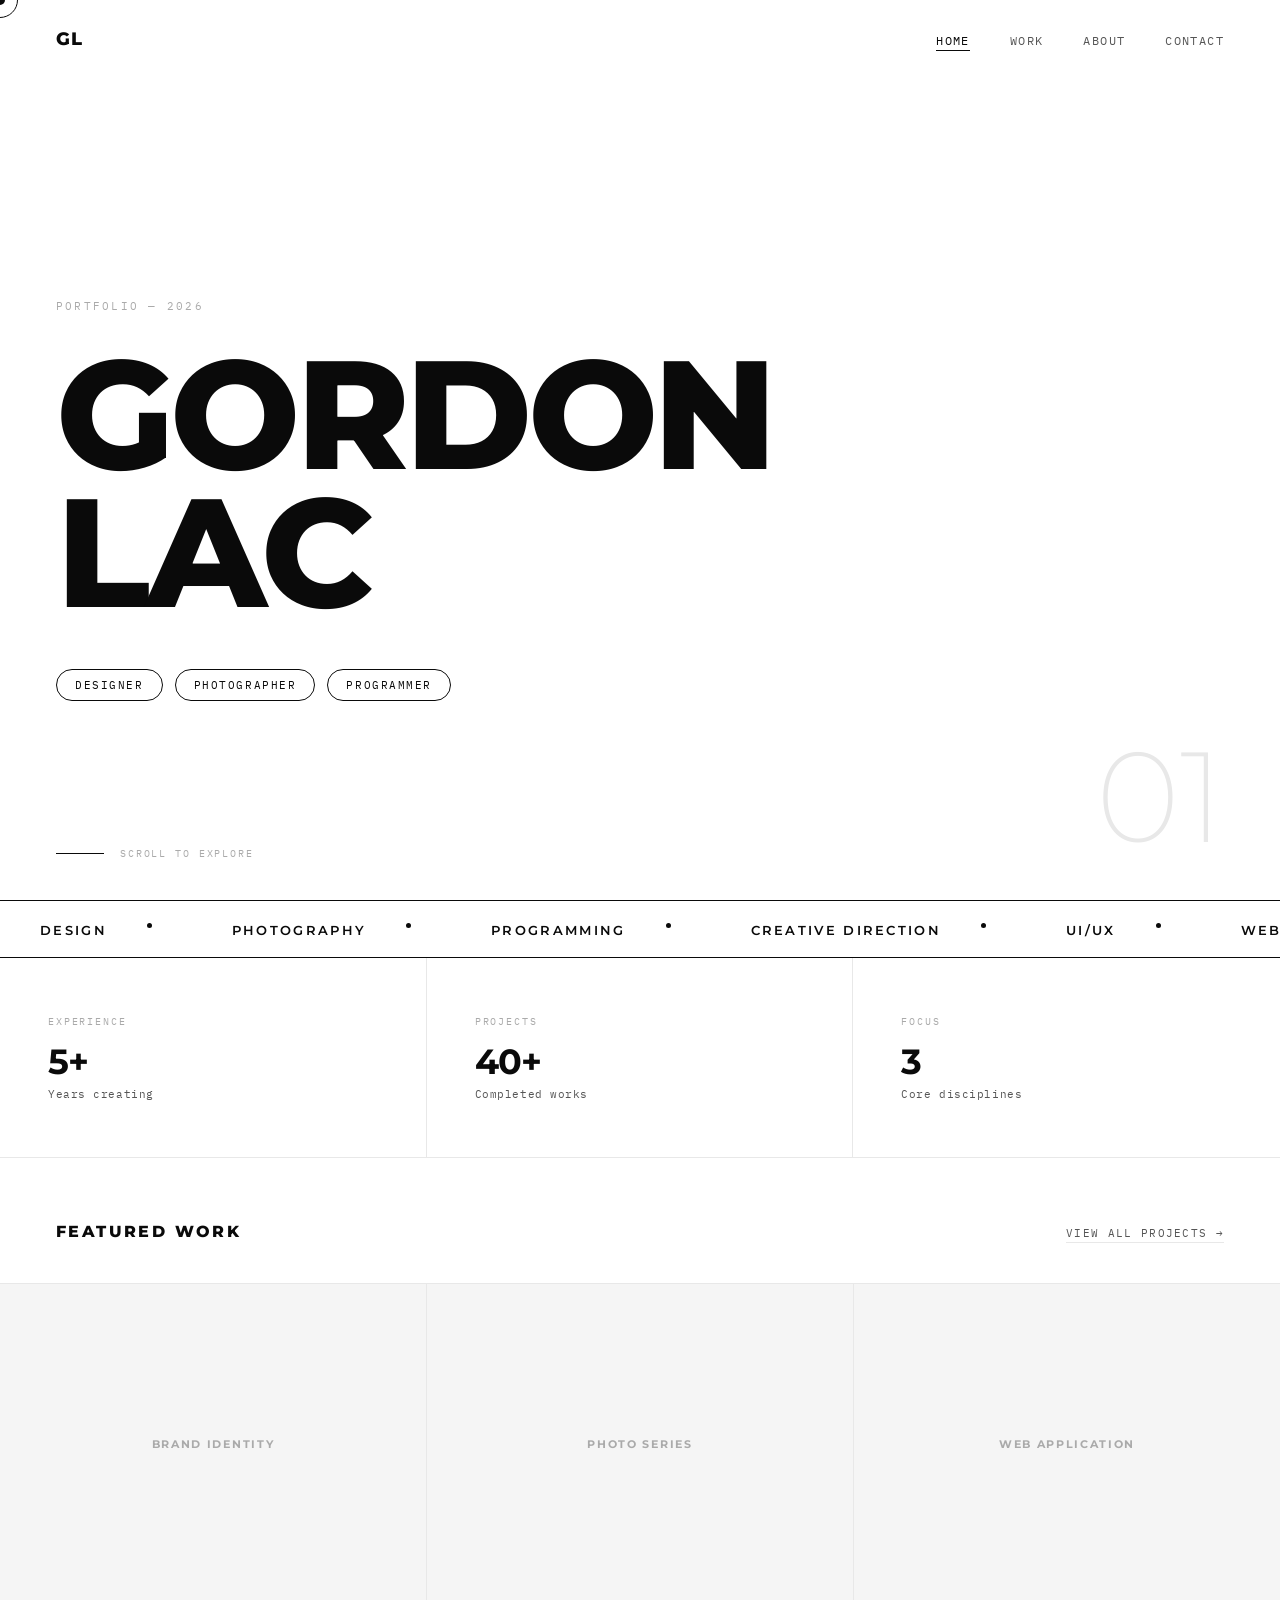
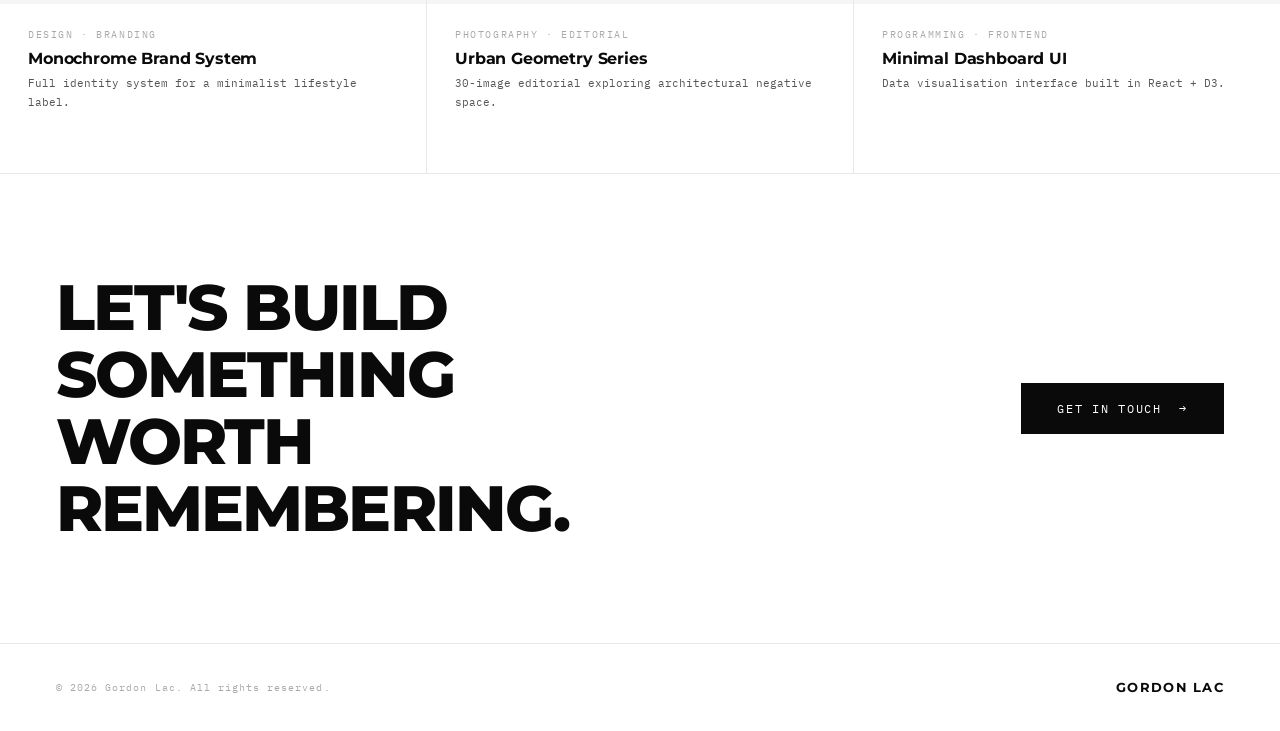
==== index.html @ 29493d6c "Add files via upload" ====
<!DOCTYPE html>
<html lang="en">

<head>
  <meta charset="UTF-8">
  <meta name="viewport" content="width=device-width, initial-scale=1.0">
  <title>Gordon Lac — Portfolio</title>
  <link rel="stylesheet" href="stylesheet.css">
  <link rel="preconnect" href="https://fonts.googleapis.com">
  <link rel="preconnect" href="https://fonts.gstatic.com" crossorigin>
  <link
    href="https://fonts.googleapis.com/css2?family=Montserrat:ital,wght@0,100;0,200;0,300;0,400;0,500;0,600;0,700;0,800;0,900;1,300;1,400&family=IBM+Plex+Mono:wght@300;400;500&display=swap"
    rel="stylesheet">

</head>

<body>

  <div id="cursor"></div>
  <div id="cursor-ring"></div>

  <!-- ─── NAV ─── -->
  <nav id="main-nav">
    <a class="nav-logo" href="#" onclick="navigate('home'); return false;">GL</a>
    <ul class="nav-links">
      <li><a href="#" id="nav-home" class="active" onclick="navigate('home'); return false;">Home</a></li>
      <li><a href="#" id="nav-work" onclick="navigate('work'); return false;">Work</a></li>
      <li><a href="#" id="nav-about" onclick="navigate('about'); return false;">About</a></li>
      <li><a href="#" id="nav-contact" onclick="navigate('contact'); return false;">Contact</a></li>
    </ul>
  </nav>

  <!-- ════════════════════════════════ HOME PAGE ════════════════════════════════ -->
  <div id="page-home" class="page active" style="overflow-y:auto; overflow-x:hidden;">

    <section class="hero">
      <p class="hero-eyebrow">Portfolio — 2026</p>
      <h1 class="hero-name">
        <span class="hero-name-line">Gordon</span>
        <span class="hero-name-line">Lac</span>
      </h1>
      <div class="hero-disciplines">
        <span class="discipline-tag">Designer</span>
        <span class="discipline-tag">Photographer</span>
        <span class="discipline-tag">Programmer</span>
      </div>
      <div class="hero-scroll">
        <div class="scroll-line"></div>
        <span class="scroll-text">Scroll to explore</span>
      </div>
      <span class="hero-number">01</span>
    </section>

    <div class="marquee-strip">
      <div class="marquee-inner">
        <span class="marquee-item">Design</span><span class="marquee-dot"></span>
        <span class="marquee-item">Photography</span><span class="marquee-dot"></span>
        <span class="marquee-item">Programming</span><span class="marquee-dot"></span>
        <span class="marquee-item">Creative Direction</span><span class="marquee-dot"></span>
        <span class="marquee-item">UI/UX</span><span class="marquee-dot"></span>
        <span class="marquee-item">Web Development</span><span class="marquee-dot"></span>
        <span class="marquee-item">Visual Storytelling</span><span class="marquee-dot"></span>
        <span class="marquee-item">Design</span><span class="marquee-dot"></span>
        <span class="marquee-item">Photography</span><span class="marquee-dot"></span>
        <span class="marquee-item">Programming</span><span class="marquee-dot"></span>
        <span class="marquee-item">Creative Direction</span><span class="marquee-dot"></span>
        <span class="marquee-item">UI/UX</span><span class="marquee-dot"></span>
        <span class="marquee-item">Web Development</span><span class="marquee-dot"></span>
        <span class="marquee-item">Visual Storytelling</span><span class="marquee-dot"></span>
      </div>
    </div>

    <div class="about-strip reveal">
      <div class="about-strip-item">
        <p class="strip-label">Experience</p>
        <p class="strip-value">5+</p>
        <p class="strip-sub">Years creating</p>
      </div>
      <div class="about-strip-item">
        <p class="strip-label">Projects</p>
        <p class="strip-value">40+</p>
        <p class="strip-sub">Completed works</p>
      </div>
      <div class="about-strip-item">
        <p class="strip-label">Focus</p>
        <p class="strip-value">3</p>
        <p class="strip-sub">Core disciplines</p>
      </div>
    </div>

    <div class="section-header reveal">
      <span class="section-title">Featured Work</span>
      <a href="#" class="section-link" onclick="navigate('work'); return false;">View all projects →</a>
    </div>

    <div class="project-grid">
      <div class="project-card reveal" onclick="openCase('brand-identity'); return false;" style="cursor:none;">
        <div class="project-card-img">
          <div class="project-card-placeholder">Brand Identity</div>
        </div>
        <div class="project-card-info">
          <p class="project-card-cat">Design · Branding</p>
          <h3 class="project-card-title">Monochrome Brand System</h3>
          <p class="project-card-desc">Full identity system for a minimalist lifestyle label.</p>
          <span class="project-card-arrow">View case study →</span>
        </div>
      </div>
      <div class="project-card reveal" onclick="openCase('photo-series'); return false;" style="cursor:none;">
        <div class="project-card-img">
          <div class="project-card-placeholder">Photo Series</div>
        </div>
        <div class="project-card-info">
          <p class="project-card-cat">Photography · Editorial</p>
          <h3 class="project-card-title">Urban Geometry Series</h3>
          <p class="project-card-desc">30-image editorial exploring architectural negative space.</p>
          <span class="project-card-arrow">View case study →</span>
        </div>
      </div>
      <div class="project-card reveal" onclick="openCase('web-app'); return false;" style="cursor:none;">
        <div class="project-card-img">
          <div class="project-card-placeholder">Web Application</div>
        </div>
        <div class="project-card-info">
          <p class="project-card-cat">Programming · Frontend</p>
          <h3 class="project-card-title">Minimal Dashboard UI</h3>
          <p class="project-card-desc">Data visualisation interface built in React + D3.</p>
          <span class="project-card-arrow">View case study →</span>
        </div>
      </div>
    </div>

    <div class="home-cta reveal">
      <h2 class="home-cta-text">Let's build something worth remembering.</h2>
      <button class="cta-button" onclick="navigate('contact'); return false;">
        Get in touch &nbsp;→
      </button>
    </div>

    <footer class="site-footer">
      <p class="footer-copy">© 2026 Gordon Lac. All rights reserved.</p>
      <p class="footer-name">Gordon Lac</p>
    </footer>
  </div>

  <!-- ════════════════════════════════ WORK PAGE ════════════════════════════════ -->
  <div id="page-work" class="page" style="overflow-y:auto; overflow-x:hidden;">
    <div class="page-hero">
      <p class="page-hero-label">Selected Projects</p>
      <h1 class="page-hero-title">Work</h1>
    </div>
    <div class="filter-bar">
      <button class="filter-btn active" data-filter="all">All</button>
      <button class="filter-btn" data-filter="design">Design</button>
      <button class="filter-btn" data-filter="photography">Photography</button>
      <button class="filter-btn" data-filter="development">Development</button>
    </div>
    <div class="work-grid" id="work-grid">
      <div class="project-card" data-cat="design" onclick="openCase('brand-identity');" style="cursor:none;">
        <div class="project-card-img">
          <div class="project-card-placeholder">Branding</div>
        </div>
        <div class="project-card-info">
          <p class="project-card-cat">Design · Branding</p>
          <h3 class="project-card-title">Monochrome Brand System</h3>
          <p class="project-card-desc">Full identity system for a minimalist lifestyle label.</p>
          <span class="project-card-arrow">View case study →</span>
        </div>
      </div>
      <div class="project-card" data-cat="photography" onclick="openCase('photo-series');" style="cursor:none;">
        <div class="project-card-img">
          <div class="project-card-placeholder">Photography</div>
        </div>
        <div class="project-card-info">
          <p class="project-card-cat">Photography · Editorial</p>
          <h3 class="project-card-title">Urban Geometry Series</h3>
          <p class="project-card-desc">30-image editorial exploring architectural negative space.</p>
          <span class="project-card-arrow">View case study →</span>
        </div>
      </div>
      <div class="project-card" data-cat="development" onclick="openCase('web-app');" style="cursor:none;">
        <div class="project-card-img">
          <div class="project-card-placeholder">Web App</div>
        </div>
        <div class="project-card-info">
          <p class="project-card-cat">Programming · Frontend</p>
          <h3 class="project-card-title">Minimal Dashboard UI</h3>
          <p class="project-card-desc">Data visualisation interface built in React + D3.</p>
          <span class="project-card-arrow">View case study →</span>
        </div>
      </div>
      <div class="project-card" data-cat="photography" onclick="openCase('photo-series');" style="cursor:none;">
        <div class="project-card-img">
          <div class="project-card-placeholder">Portraits</div>
        </div>
        <div class="project-card-info">
          <p class="project-card-cat">Photography · Portrait</p>
          <h3 class="project-card-title">Silence & Light</h3>
          <p class="project-card-desc">Natural light portrait study across 3 locations.</p>
          <span class="project-card-arrow">View case study →</span>
        </div>
      </div>
      <div class="project-card" data-cat="design" onclick="openCase('brand-identity');" style="cursor:none;">
        <div class="project-card-img">
          <div class="project-card-placeholder">Print</div>
        </div>
        <div class="project-card-info">
          <p class="project-card-cat">Design · Print</p>
          <h3 class="project-card-title">Editorial Layout System</h3>
          <p class="project-card-desc">Grid-based layout series for an independent magazine.</p>
          <span class="project-card-arrow">View case study →</span>
        </div>
      </div>
      <div class="project-card" data-cat="development" onclick="openCase('web-app');" style="cursor:none;">
        <div class="project-card-img">
          <div class="project-card-placeholder">Full Stack</div>
        </div>
        <div class="project-card-info">
          <p class="project-card-cat">Programming · Full Stack</p>
          <h3 class="project-card-title">Archive Web Platform</h3>
          <p class="project-card-desc">Content archive with search, tagging, and CMS backend.</p>
          <span class="project-card-arrow">View case study →</span>
        </div>
      </div>
    </div>
    <footer class="site-footer">
      <p class="footer-copy">© 2026 Gordon Lac. All rights reserved.</p>
      <p class="footer-name">Gordon Lac</p>
    </footer>
  </div>

  <!-- ════════════════════════════════ ABOUT PAGE ════════════════════════════════ -->
  <div id="page-about" class="page" style="overflow-y:auto; overflow-x:hidden;">
    <div class="about-layout">
      <div class="about-left">
        <div class="about-portrait">[ portrait ]</div>
        <div style="display:flex;gap:16px;margin-top:8px;">
          <div style="flex:1;background:var(--gray-100);height:2px;margin-top:12px;"></div>
          <p
            style="font-family:var(--mono);font-size:0.62rem;letter-spacing:0.12em;text-transform:uppercase;color:var(--gray-400);">
            Gordon Lac</p>
        </div>
      </div>
      <div class="about-right">
        <p class="about-right-label">About Me</p>
        <h2 class="about-bio-title">Designer.<br>Shooter.<br>Builder.</h2>
        <p class="about-bio">
          I'm Gordon Lac — a multidisciplinary creative working at the intersection of design, photography, and code. My
          work is driven by a belief that good aesthetics and good function are never in conflict.
          <br><br>
          Whether I'm crafting a brand identity, capturing a moment on film, or architecting a web interface, I approach
          each project with the same rigour: thoughtful, intentional, and built to last.
        </p>
        <div class="skill-card reveal">
          <div class="skill-card-header">
            <span class="skill-card-title">Designer</span>
            <span class="skill-card-icon">◎</span>
          </div>
          <div class="skill-tags">
            <span class="skill-tag">Brand Identity</span>
            <span class="skill-tag">UI/UX</span>
            <span class="skill-tag">Typography</span>
            <span class="skill-tag">Print</span>
            <span class="skill-tag">Motion</span>
            <span class="skill-tag">Figma</span>
          </div>
        </div>
        <div class="skill-card reveal">
          <div class="skill-card-header">
            <span class="skill-card-title">Photographer</span>
            <span class="skill-card-icon">◉</span>
          </div>
          <div class="skill-tags">
            <span class="skill-tag">Editorial</span>
            <span class="skill-tag">Portrait</span>
            <span class="skill-tag">Architecture</span>
            <span class="skill-tag">Lightroom</span>
            <span class="skill-tag">Film</span>
          </div>
        </div>
        <div class="skill-card reveal">
          <div class="skill-card-header">
            <span class="skill-card-title">Programmer</span>
            <span class="skill-card-icon">◈</span>
          </div>
          <div class="skill-tags">
            <span class="skill-tag">React</span>
            <span class="skill-tag">TypeScript</span>
            <span class="skill-tag">Node.js</span>
            <span class="skill-tag">HTML/CSS</span>
            <span class="skill-tag">Python</span>
            <span class="skill-tag">Git</span>
          </div>
        </div>
      </div>
    </div>
    <footer class="site-footer">
      <p class="footer-copy">© 2026 Gordon Lac. All rights reserved.</p>
      <p class="footer-name">Gordon Lac</p>
    </footer>
  </div>

  <!-- ════════════════════════════════ CONTACT PAGE ════════════════════════════════ -->
  <div id="page-contact" class="page" style="overflow-y:auto; overflow-x:hidden;">
    <div class="contact-hero">
      <h1 class="contact-title">Let's<br>Talk.</h1>
      <p class="contact-subtitle">Open to freelance projects, collaborations, and full-time opportunities. Don't
        hesitate to reach out.</p>
    </div>
    <div class="contact-links">
      <a href="mailto:gordon@lac.com" class="contact-link-row">
        <div class="contact-link-left">
          <span class="contact-link-num">01</span>
          <div>
            <p class="contact-link-label">Email</p>
            <p class="contact-link-name">gordon@lac.com</p>
          </div>
        </div>
        <span class="contact-link-arrow">↗</span>
      </a>
      <a href="#" class="contact-link-row">
        <div class="contact-link-left">
          <span class="contact-link-num">02</span>
          <div>
            <p class="contact-link-label">Instagram</p>
            <p class="contact-link-name">@gordonlac</p>
          </div>
        </div>
        <span class="contact-link-arrow">↗</span>
      </a>
      <a href="#" class="contact-link-row">
        <div class="contact-link-left">
          <span class="contact-link-num">03</span>
          <div>
            <p class="contact-link-label">LinkedIn</p>
            <p class="contact-link-name">Gordon Lac</p>
          </div>
        </div>
        <span class="contact-link-arrow">↗</span>
      </a>
      <a href="#" class="contact-link-row">
        <div class="contact-link-left">
          <span class="contact-link-num">04</span>
          <div>
            <p class="contact-link-label">GitHub</p>
            <p class="contact-link-name">gordonlac</p>
          </div>
        </div>
        <span class="contact-link-arrow">↗</span>
      </a>
    </div>
    <footer class="site-footer" style="margin-top:60px;">
      <p class="footer-copy">© 2026 Gordon Lac. All rights reserved.</p>
      <p class="footer-name">Gordon Lac</p>
    </footer>
  </div>

  <!-- ════════════════════════════════ CASE STUDY TEMPLATE ════════════════════════════════ -->
  <div id="page-case" class="page" style="overflow-y:auto; overflow-x:hidden;">
    <a href="#" class="case-back" onclick="navigate('work'); return false;">← Back to Work</a>
    <div class="case-hero">
      <div class="case-meta" id="case-meta"></div>
      <h1 class="case-title" id="case-title">Project Title</h1>
    </div>
    <div class="case-cover" id="case-cover">[ Full-width cover image ]</div>
    <div class="case-body">
      <aside class="case-sidebar">
        <div class="case-sidebar-section">
          <p class="case-sidebar-label">Overview</p>
          <p class="case-sidebar-text" id="case-overview">Project overview goes here.</p>
        </div>
        <div class="case-sidebar-section">
          <p class="case-sidebar-label">Role</p>
          <div class="case-sidebar-tags" id="case-roles"></div>
        </div>
        <div class="case-sidebar-section">
          <p class="case-sidebar-label">Stack / Tools</p>
          <div class="case-sidebar-tags" id="case-tools"></div>
        </div>
      </aside>
      <div class="case-content" id="case-content"></div>
    </div>
    <div class="case-next" onclick="openCase('photo-series');">
      <div>
        <p class="case-next-label">Next Project</p>
        <h3 class="case-next-title" id="case-next-title">Urban Geometry Series</h3>
      </div>
      <span class="case-next-arrow">↗</span>
    </div>
    <footer class="site-footer">
      <p class="footer-copy">© 2026 Gordon Lac. All rights reserved.</p>
      <p class="footer-name">Gordon Lac</p>
    </footer>
  </div>

  <script>
    // ─── CURSOR ───
    const cursor = document.getElementById('cursor');
    const ring = document.getElementById('cursor-ring');
    let mx = 0, my = 0, rx = 0, ry = 0;
    document.addEventListener('mousemove', e => { mx = e.clientX; my = e.clientY; });
    function animCursor() {
      rx += (mx - rx) * 0.13;
      ry += (my - ry) * 0.13;
      cursor.style.left = mx + 'px';
      cursor.style.top = my + 'px';
      ring.style.left = rx + 'px';
      ring.style.top = ry + 'px';
      requestAnimationFrame(animCursor);
    }
    animCursor();
    document.querySelectorAll('a, button, .project-card, .contact-link-row, .case-next')
      .forEach(el => {
        el.addEventListener('mouseenter', () => document.body.classList.add('hovering'));
        el.addEventListener('mouseleave', () => document.body.classList.remove('hovering'));
      });

    // ─── NAV SCROLL ───
    window.addEventListener('scroll', () => {
      document.getElementById('main-nav').classList.toggle('scrolled', window.scrollY > 10);
    }, { passive: true });

    // ─── WORK FILTER ───
    document.querySelectorAll('.filter-btn').forEach(btn => {
      btn.addEventListener('click', () => {
        document.querySelectorAll('.filter-btn').forEach(b => b.classList.remove('active'));
        btn.classList.add('active');
        const filter = btn.dataset.filter;
        document.querySelectorAll('#work-grid .project-card').forEach(card => {
          if (filter === 'all' || card.dataset.cat === filter) {
            card.style.display = '';
          } else {
            card.style.display = 'none';
          }
        });
      });
    });

    // ─── NAVIGATION ───
    let current = 'home';
    function navigate(id) {
      const prev = document.getElementById('page-' + current);
      if (prev) {
        prev.style.opacity = '0';
        prev.style.transform = 'translateY(16px)';
        setTimeout(() => { prev.style.display = 'none'; }, 400);
      }
      document.querySelectorAll('.nav-links a').forEach(a => a.classList.remove('active'));
      const navEl = document.getElementById('nav-' + (id === 'case' ? 'work' : id));
      if (navEl) navEl.classList.add('active');
      current = id;
      const next = document.getElementById('page-' + id);
      setTimeout(() => {
        next.style.display = 'block';
        next.style.opacity = '0';
        next.style.transform = 'translateY(16px)';
        // scroll the page element back to top
        next.scrollTop = 0;
        window.scrollTo(0, 0);
        requestAnimationFrame(() => {
          requestAnimationFrame(() => {
            next.style.transition = 'opacity 0.5s ease, transform 0.5s ease';
            next.style.opacity = '1';
            next.style.transform = 'translateY(0)';
          });
        });
        initReveal(next);
      }, 420);
    }

    // ─── CASE STUDY DATA ───
    const cases = {
      'brand-identity': {
        title: 'Monochrome Brand System',
        meta: [
          { label: 'Year', value: '2025' },
          { label: 'Client', value: 'Independent Label' },
          { label: 'Category', value: 'Design · Branding' }
        ],
        overview: 'A complete visual identity system for a minimalist lifestyle label, built around a strict monochrome palette and geometric type system.',
        roles: ['Art Direction', 'Brand Design', 'Typography'],
        tools: ['Figma', 'Illustrator', 'InDesign'],
        sections: [
          {
            label: 'The Challenge',
            title: 'Building identity through restraint.',
            body: 'The client wanted a brand that felt premium without being loud. Every decision — typeface, spacing, paper stock — needed to communicate quality through subtraction rather than addition.'
          },
          {
            label: 'The Process',
            title: 'From concept to system.',
            body: 'We began with an extensive type exploration, ultimately landing on a pairing of a geometric sans-serif display with a delicate serif for body copy. The logomark is derived from a single letterform, cropped and rotated to create a mark that is both distinctive and versatile.'
          }
        ],
        nextCase: 'photo-series',
        nextTitle: 'Urban Geometry Series'
      },
      'photo-series': {
        title: 'Urban Geometry Series',
        meta: [
          { label: 'Year', value: '2025' },
          { label: 'Format', value: 'Digital + Print' },
          { label: 'Category', value: 'Photography · Editorial' }
        ],
        overview: 'A 30-image editorial project documenting architectural negative space across the city — exploring how structures frame absence.',
        roles: ['Photography', 'Art Direction', 'Post-production'],
        tools: ['Sony A7IV', 'Lightroom', 'Photoshop'],
        sections: [
          {
            label: 'The Concept',
            title: 'What buildings choose not to show.',
            body: 'The series began with a single observation: that the spaces between buildings, the gaps and voids, hold as much visual weight as the structures themselves. The project documents this in 30 frames taken across six locations.'
          },
          {
            label: 'The Edit',
            title: 'A consistent visual language.',
            body: 'All images were processed with a shared grade — elevated shadows, compressed highlights, and a faint cool cast — to unify the series across varied lighting conditions and ensure cohesion in print.'
          }
        ],
        nextCase: 'web-app',
        nextTitle: 'Minimal Dashboard UI'
      },
      'web-app': {
        title: 'Minimal Dashboard UI',
        meta: [
          { label: 'Year', value: '2025' },
          { label: 'Stack', value: 'React + D3' },
          { label: 'Category', value: 'Programming · Frontend' }
        ],
        overview: 'A data visualisation dashboard interface designed and built for a client needing clean, fast access to complex datasets.',
        roles: ['Frontend Dev', 'UI Design', 'Data Visualisation'],
        tools: ['React', 'TypeScript', 'D3.js', 'CSS Modules'],
        sections: [
          {
            label: 'The Problem',
            title: 'Data without noise.',
            body: 'The client had a dense data set and an existing dashboard that overwhelmed users. The brief was to redesign and rebuild the interface from scratch with a focus on cognitive clarity and visual hierarchy.'
          },
          {
            label: 'The Build',
            title: 'Performance-first architecture.',
            body: 'Built in React with TypeScript for full type safety. D3 handles all chart rendering, connected to a live WebSocket feed. Components are lazy-loaded and memoised to keep time-to-interactive under 1.2s even with full data payload.'
          }
        ],
        nextCase: 'brand-identity',
        nextTitle: 'Monochrome Brand System'
      }
    };

    function openCase(id) {
      const data = cases[id];
      if (!data) return;
      // Populate
      document.getElementById('case-title').textContent = data.title;
      const metaEl = document.getElementById('case-meta');
      metaEl.innerHTML = data.meta.map(m => `
      <div class="case-meta-item">
        <p class="case-meta-label">${m.label}</p>
        <p class="case-meta-value">${m.value}</p>
      </div>
    `).join('');
      document.getElementById('case-overview').textContent = data.overview;
      document.getElementById('case-roles').innerHTML = data.roles.map(r => `<span class="case-sidebar-tag">${r}</span>`).join('');
      document.getElementById('case-tools').innerHTML = data.tools.map(t => `<span class="case-sidebar-tag">${t}</span>`).join('');
      const contentEl = document.getElementById('case-content');
      contentEl.innerHTML = data.sections.map(s => `
      <div class="case-section">
        <p class="case-section-label">${s.label}</p>
        <h2 class="case-section-title">${s.title}</h2>
        <p class="case-section-body">${s.body}</p>
        <div class="case-img-full">[ Project image ]</div>
      </div>
    `).join('');
      document.getElementById('case-next-title').textContent = data.nextTitle;
      const nextBtn = document.querySelector('.case-next');
      nextBtn.onclick = () => openCase(data.nextCase);
      navigate('case');
    }

    // ─── SCROLL REVEAL ───
    function initReveal(container) {
      const els = (container || document).querySelectorAll('.reveal');
      if (!els.length) return;
      const obs = new IntersectionObserver((entries) => {
        entries.forEach(e => {
          if (e.isIntersecting) {
            e.target.classList.add('visible');
            obs.unobserve(e.target);
          }
        });
      }, { threshold: 0.12 });
      els.forEach(el => obs.observe(el));
    }

    // ─── SCROLL LISTENER PER PAGE ───
    // Track scrolled class based on active page scroll
    function setupPageScroll(pageId) {
      const page = document.getElementById(pageId);
      if (!page) return;
      page.addEventListener('scroll', () => {
        document.getElementById('main-nav').classList.toggle('scrolled', page.scrollTop > 10);
      }, { passive: true });
    }
    ['home', 'work', 'about', 'contact', 'case'].forEach(p => setupPageScroll('page-' + p));

    // ─── INIT ───
    initReveal();
  </script>
</body>

</html>
---- stylesheet.css ----
:root {
    --black: #0a0a0a;
    --white: #ffffff;
    --gray-100: #f5f5f5;
    --gray-200: #e8e8e8;
    --gray-400: #aaaaaa;
    --gray-600: #555555;
    --display: 'Montserrat', sans-serif;
    --mono: 'IBM Plex Mono', monospace;
    --transition: 0.4s cubic-bezier(0.25, 0.46, 0.45, 0.94);
}

*,
*::before,
*::after {
    box-sizing: border-box;
    margin: 0;
    padding: 0;
}

html {
    scroll-behavior: smooth;
    overflow-x: hidden;
}

body {
    font-family: var(--mono);
    background: var(--white);
    color: var(--black);
    cursor: none;
    overflow-x: hidden;
}

/* ─── CURSOR ─── */
#cursor {
    position: fixed;
    width: 10px;
    height: 10px;
    background: var(--black);
    border-radius: 50%;
    pointer-events: none;
    z-index: 9999;
    transform: translate(-50%, -50%);
    transition: width 0.25s, height 0.25s, background 0.25s;
}

#cursor-ring {
    position: fixed;
    width: 36px;
    height: 36px;
    border: 1.5px solid var(--black);
    border-radius: 50%;
    pointer-events: none;
    z-index: 9998;
    transform: translate(-50%, -50%);
    transition: transform 0.12s ease, width 0.3s, height 0.3s, opacity 0.3s;
}

body.hovering #cursor {
    width: 6px;
    height: 6px;
}

body.hovering #cursor-ring {
    width: 52px;
    height: 52px;
}

/* ─── NAV ─── */
nav {
    position: fixed;
    top: 0;
    left: 0;
    right: 0;
    z-index: 100;
    display: flex;
    align-items: center;
    justify-content: space-between;
    padding: 28px 56px;
    background: rgba(255, 255, 255, 0.92);
    backdrop-filter: blur(12px);
    border-bottom: 1px solid transparent;
    transition: border-color 0.3s;
}

nav.scrolled {
    border-color: var(--gray-200);
}

.nav-logo {
    font-family: var(--display);
    font-weight: 800;
    font-size: 1.1rem;
    letter-spacing: 0.08em;
    text-decoration: none;
    color: var(--black);
    cursor: none;
}

.nav-links {
    display: flex;
    gap: 40px;
    list-style: none;
}

.nav-links a {
    font-family: var(--mono);
    font-size: 0.72rem;
    letter-spacing: 0.12em;
    text-transform: uppercase;
    color: var(--gray-600);
    text-decoration: none;
    cursor: none;
    transition: color 0.2s;
    position: relative;
}

.nav-links a::after {
    content: '';
    position: absolute;
    bottom: -3px;
    left: 0;
    width: 0;
    height: 1px;
    background: var(--black);
    transition: width 0.3s;
}

.nav-links a:hover {
    color: var(--black);
}

.nav-links a:hover::after {
    width: 100%;
}

.nav-links a.active {
    color: var(--black);
}

.nav-links a.active::after {
    width: 100%;
}

/* ─── PAGE SYSTEM ─── */
.page {
    display: none;
    min-height: 100vh;
    opacity: 0;
    transform: translateY(16px);
    transition: opacity 0.5s var(--transition), transform 0.5s var(--transition);
}

.page.active {
    display: block;
    opacity: 1;
    transform: translateY(0);
}

/* ─── HOME PAGE ─── */
#page-home {
    display: block;
    overflow-y: auto;
    overflow-x: hidden;
}

.hero {
    height: 100vh;
    display: flex;
    flex-direction: column;
    justify-content: center;
    padding: 0 56px;
    padding-top: 100px;
    position: relative;
    overflow: hidden;
}

.hero-eyebrow {
    font-family: var(--mono);
    font-size: 0.7rem;
    letter-spacing: 0.2em;
    text-transform: uppercase;
    color: var(--gray-400);
    margin-bottom: 32px;
    opacity: 0;
    transform: translateY(20px);
    animation: fadeUp 0.7s 0.2s forwards;
}

.hero-name {
    font-family: var(--display);
    font-weight: 800;
    font-size: clamp(5rem, 12vw, 11rem);
    line-height: 0.9;
    letter-spacing: -0.03em;
    text-transform: uppercase;
    overflow: hidden;
    margin-bottom: 48px;
}

.hero-name-line {
    display: block;
    opacity: 0;
    transform: translateY(60px);
    animation: slideUp 0.8s cubic-bezier(0.16, 1, 0.3, 1) forwards;
}

.hero-name-line:nth-child(1) {
    animation-delay: 0.35s;
}

.hero-name-line:nth-child(2) {
    animation-delay: 0.5s;
}

.hero-disciplines {
    display: flex;
    gap: 12px;
    flex-wrap: wrap;
    margin-bottom: 0;
    opacity: 0;
    transform: translateY(20px);
    animation: fadeUp 0.7s 0.75s forwards;
}

.discipline-tag {
    font-family: var(--mono);
    font-size: 0.7rem;
    letter-spacing: 0.14em;
    text-transform: uppercase;
    padding: 8px 18px;
    border: 1px solid var(--black);
    border-radius: 100px;
    color: var(--black);
}

.hero-scroll {
    position: absolute;
    bottom: 40px;
    left: 56px;
    display: flex;
    align-items: center;
    gap: 16px;
    opacity: 0;
    animation: fadeUp 0.7s 1.1s forwards;
}

.scroll-line {
    width: 48px;
    height: 1px;
    background: var(--black);
    position: relative;
    overflow: hidden;
}

.scroll-line::after {
    content: '';
    position: absolute;
    top: 0;
    left: -100%;
    width: 100%;
    height: 100%;
    background: var(--gray-400);
    animation: scanLine 1.8s 1.5s infinite;
}

.scroll-text {
    font-family: var(--mono);
    font-size: 0.65rem;
    letter-spacing: 0.18em;
    text-transform: uppercase;
    color: var(--gray-400);
}

.hero-number {
    position: absolute;
    bottom: 40px;
    right: 56px;
    font-family: var(--display);
    font-weight: 200;
    font-size: 8rem;
    color: var(--gray-200);
    line-height: 1;
    user-select: none;
    opacity: 0;
    animation: fadeUp 0.7s 1s forwards;
}

/* ─── HOME MARQUEE ─── */
.marquee-strip {
    border-top: 1px solid var(--black);
    border-bottom: 1px solid var(--black);
    padding: 18px 0;
    overflow: hidden;
    white-space: nowrap;
}

.marquee-inner {
    display: inline-flex;
    animation: marquee 22s linear infinite;
}

.marquee-item {
    font-family: var(--display);
    font-weight: 600;
    font-size: 0.8rem;
    letter-spacing: 0.18em;
    text-transform: uppercase;
    padding: 0 40px;
    color: var(--black);
}

.marquee-dot {
    display: inline-block;
    width: 5px;
    height: 5px;
    border-radius: 50%;
    background: var(--black);
    vertical-align: middle;
    margin-right: 40px;
}

/* ─── HOME ABOUT STRIP ─── */
.about-strip {
    display: grid;
    grid-template-columns: 1fr 1fr 1fr;
    border-bottom: 1px solid var(--gray-200);
}

.about-strip-item {
    padding: 56px 48px;
    border-right: 1px solid var(--gray-200);
}

.about-strip-item:last-child {
    border-right: none;
}

.strip-label {
    font-family: var(--mono);
    font-size: 0.65rem;
    letter-spacing: 0.18em;
    text-transform: uppercase;
    color: var(--gray-400);
    margin-bottom: 16px;
}

.strip-value {
    font-family: var(--display);
    font-weight: 700;
    font-size: 2.2rem;
    line-height: 1;
    letter-spacing: -0.02em;
}

.strip-sub {
    font-family: var(--mono);
    font-size: 0.7rem;
    color: var(--gray-600);
    margin-top: 8px;
    letter-spacing: 0.05em;
}

/* ─── FEATURED WORK ─── */
.section-header {
    display: flex;
    align-items: baseline;
    justify-content: space-between;
    padding: 64px 56px 40px;
}

.section-title {
    font-family: var(--display);
    font-weight: 800;
    font-size: 1rem;
    letter-spacing: 0.15em;
    text-transform: uppercase;
}

.section-link {
    font-family: var(--mono);
    font-size: 0.68rem;
    letter-spacing: 0.12em;
    text-transform: uppercase;
    color: var(--gray-600);
    text-decoration: none;
    cursor: none;
    border-bottom: 1px solid var(--gray-200);
    padding-bottom: 2px;
    transition: color 0.2s, border-color 0.2s;
}

.section-link:hover {
    color: var(--black);
    border-color: var(--black);
}

.project-grid {
    display: grid;
    grid-template-columns: repeat(3, 1fr);
    gap: 1px;
    background: var(--gray-200);
    border-top: 1px solid var(--gray-200);
}

.project-card {
    background: var(--white);
    cursor: none;
    overflow: hidden;
    position: relative;
}

.project-card-img {
    width: 100%;
    aspect-ratio: 4/3;
    background: var(--gray-100);
    overflow: hidden;
    position: relative;
}

.project-card-img img {
    width: 100%;
    height: 100%;
    object-fit: cover;
    display: block;
    transition: transform 0.7s cubic-bezier(0.25, 0.46, 0.45, 0.94);
    filter: grayscale(20%);
}

.project-card:hover .project-card-img img {
    transform: scale(1.05);
    filter: grayscale(0%);
}

.project-card-placeholder {
    width: 100%;
    height: 100%;
    display: flex;
    align-items: center;
    justify-content: center;
    font-family: var(--display);
    font-weight: 700;
    font-size: 0.7rem;
    letter-spacing: 0.15em;
    text-transform: uppercase;
    color: var(--gray-400);
    background: var(--gray-100);
    transition: background 0.3s;
}

.project-card:hover .project-card-placeholder {
    background: var(--gray-200);
}

.project-card-info {
    padding: 24px 28px 28px;
}

.project-card-cat {
    font-family: var(--mono);
    font-size: 0.62rem;
    letter-spacing: 0.16em;
    text-transform: uppercase;
    color: var(--gray-400);
    margin-bottom: 8px;
}

.project-card-title {
    font-family: var(--display);
    font-weight: 700;
    font-size: 1rem;
    letter-spacing: -0.01em;
    margin-bottom: 6px;
}

.project-card-desc {
    font-family: var(--mono);
    font-size: 0.7rem;
    color: var(--gray-600);
    line-height: 1.7;
}

.project-card-arrow {
    display: inline-block;
    margin-top: 16px;
    font-family: var(--mono);
    font-size: 0.65rem;
    letter-spacing: 0.12em;
    text-transform: uppercase;
    color: var(--black);
    border-bottom: 1px solid var(--black);
    padding-bottom: 2px;
    cursor: none;
    opacity: 0;
    transform: translateX(-8px);
    transition: opacity 0.3s, transform 0.3s;
}

.project-card:hover .project-card-arrow {
    opacity: 1;
    transform: translateX(0);
}

/* ─── HOME FOOTER CTA ─── */
.home-cta {
    padding: 100px 56px;
    display: flex;
    align-items: center;
    justify-content: space-between;
    border-top: 1px solid var(--gray-200);
}

.home-cta-text {
    font-family: var(--display);
    font-weight: 800;
    font-size: clamp(2rem, 5vw, 4rem);
    line-height: 1.05;
    letter-spacing: -0.03em;
    text-transform: uppercase;
    max-width: 600px;
}

.cta-button {
    display: inline-flex;
    align-items: center;
    gap: 12px;
    font-family: var(--mono);
    font-size: 0.72rem;
    letter-spacing: 0.15em;
    text-transform: uppercase;
    background: var(--black);
    color: var(--white);
    border: none;
    padding: 18px 36px;
    cursor: none;
    transition: background 0.25s, transform 0.25s;
    flex-shrink: 0;
}

.cta-button:hover {
    background: var(--gray-600);
    transform: translateX(4px);
}

/* ─── SITE FOOTER ─── */
.site-footer {
    padding: 36px 56px;
    border-top: 1px solid var(--gray-200);
    display: flex;
    align-items: center;
    justify-content: space-between;
}

.footer-copy {
    font-family: var(--mono);
    font-size: 0.65rem;
    letter-spacing: 0.1em;
    color: var(--gray-400);
}

.footer-name {
    font-family: var(--display);
    font-weight: 700;
    font-size: 0.8rem;
    letter-spacing: 0.1em;
    text-transform: uppercase;
}

/* ─── WORK PAGE ─── */
.page-hero {
    padding: 160px 56px 64px;
    border-bottom: 1px solid var(--gray-200);
}

.page-hero-label {
    font-family: var(--mono);
    font-size: 0.68rem;
    letter-spacing: 0.2em;
    text-transform: uppercase;
    color: var(--gray-400);
    margin-bottom: 24px;
}

.page-hero-title {
    font-family: var(--display);
    font-weight: 800;
    font-size: clamp(3rem, 8vw, 7rem);
    line-height: 0.92;
    letter-spacing: -0.04em;
    text-transform: uppercase;
}

.filter-bar {
    padding: 32px 56px;
    display: flex;
    gap: 8px;
    border-bottom: 1px solid var(--gray-200);
}

.filter-btn {
    font-family: var(--mono);
    font-size: 0.68rem;
    letter-spacing: 0.12em;
    text-transform: uppercase;
    padding: 8px 20px;
    border: 1px solid var(--gray-200);
    background: none;
    color: var(--gray-600);
    cursor: none;
    transition: all 0.2s;
    border-radius: 100px;
}

.filter-btn:hover,
.filter-btn.active {
    background: var(--black);
    color: var(--white);
    border-color: var(--black);
}

.work-grid {
    display: grid;
    grid-template-columns: repeat(3, 1fr);
    gap: 1px;
    background: var(--gray-200);
    border-top: 1px solid var(--gray-200);
}

/* ─── ABOUT PAGE ─── */
.about-layout {
    display: grid;
    grid-template-columns: 1fr 1fr;
    min-height: calc(100vh - 100px);
}

.about-left {
    padding: 140px 64px 80px 56px;
    border-right: 1px solid var(--gray-200);
}

.about-right {
    padding: 140px 56px 80px 64px;
}

.about-portrait {
    width: 100%;
    aspect-ratio: 3/4;
    background: var(--gray-100);
    display: flex;
    align-items: center;
    justify-content: center;
    margin-bottom: 32px;
    overflow: hidden;
    font-family: var(--mono);
    font-size: 0.7rem;
    letter-spacing: 0.1em;
    text-transform: uppercase;
    color: var(--gray-400);
}

.about-right-label {
    font-family: var(--mono);
    font-size: 0.65rem;
    letter-spacing: 0.2em;
    text-transform: uppercase;
    color: var(--gray-400);
    margin-bottom: 24px;
    padding-top: 40px;
}

.about-bio-title {
    font-family: var(--display);
    font-weight: 800;
    font-size: clamp(2rem, 4vw, 3.5rem);
    line-height: 1;
    letter-spacing: -0.03em;
    text-transform: uppercase;
    margin-bottom: 32px;
}

.about-bio {
    font-family: var(--mono);
    font-size: 0.78rem;
    line-height: 1.9;
    color: var(--gray-600);
    margin-bottom: 48px;
}

.skill-card {
    border: 1px solid var(--gray-200);
    padding: 24px;
    margin-bottom: 16px;
}

.skill-card-header {
    display: flex;
    align-items: center;
    justify-content: space-between;
    margin-bottom: 16px;
}

.skill-card-title {
    font-family: var(--display);
    font-weight: 700;
    font-size: 1rem;
    letter-spacing: 0.05em;
    text-transform: uppercase;
}

.skill-card-icon {
    font-size: 1.2rem;
}

.skill-tags {
    display: flex;
    flex-wrap: wrap;
    gap: 6px;
}

.skill-tag {
    font-family: var(--mono);
    font-size: 0.6rem;
    letter-spacing: 0.1em;
    text-transform: uppercase;
    padding: 4px 10px;
    background: var(--gray-100);
    color: var(--gray-600);
}

/* ─── CONTACT PAGE ─── */
.contact-hero {
    padding: 140px 56px 80px;
    border-bottom: 1px solid var(--gray-200);
}

.contact-title {
    font-family: var(--display);
    font-weight: 800;
    font-size: clamp(4rem, 14vw, 12rem);
    line-height: 0.88;
    letter-spacing: -0.04em;
    text-transform: uppercase;
}

.contact-subtitle {
    font-family: var(--mono);
    font-size: 0.75rem;
    letter-spacing: 0.12em;
    color: var(--gray-600);
    margin-top: 32px;
    max-width: 380px;
    line-height: 1.8;
}

.contact-links {
    padding: 0 56px;
}

.contact-link-row {
    display: flex;
    align-items: center;
    justify-content: space-between;
    padding: 36px 0;
    border-bottom: 1px solid var(--gray-200);
    cursor: none;
    text-decoration: none;
    color: var(--black);
    transition: padding-left 0.3s;
}

.contact-link-row:hover {
    padding-left: 8px;
}

.contact-link-left {
    display: flex;
    align-items: center;
    gap: 24px;
}

.contact-link-num {
    font-family: var(--mono);
    font-size: 0.6rem;
    letter-spacing: 0.1em;
    color: var(--gray-400);
    width: 24px;
}

.contact-link-label {
    font-family: var(--mono);
    font-size: 0.68rem;
    letter-spacing: 0.15em;
    text-transform: uppercase;
    color: var(--gray-400);
}

.contact-link-name {
    font-family: var(--display);
    font-weight: 700;
    font-size: clamp(1.4rem, 3vw, 2.2rem);
    letter-spacing: -0.02em;
}

.contact-link-arrow {
    font-family: var(--mono);
    font-size: 1.2rem;
    transform: rotate(-45deg);
    display: inline-block;
    transition: transform 0.3s;
}

.contact-link-row:hover .contact-link-arrow {
    transform: rotate(-45deg) translate(4px, -4px);
}

/* ─── CASE STUDY ─── */
.case-back {
    display: inline-flex;
    align-items: center;
    gap: 10px;
    font-family: var(--mono);
    font-size: 0.65rem;
    letter-spacing: 0.15em;
    text-transform: uppercase;
    color: var(--gray-600);
    cursor: none;
    border-bottom: 1px solid transparent;
    transition: color 0.2s, border-color 0.2s;
    margin: 120px 56px 0;
    display: flex;
    width: fit-content;
}

.case-back:hover {
    color: var(--black);
    border-color: var(--black);
}

.case-hero {
    padding: 48px 56px 64px;
    border-bottom: 1px solid var(--gray-200);
}

.case-meta {
    display: flex;
    gap: 48px;
    margin-bottom: 40px;
}

.case-meta-item {}

.case-meta-label {
    font-family: var(--mono);
    font-size: 0.6rem;
    letter-spacing: 0.18em;
    text-transform: uppercase;
    color: var(--gray-400);
    margin-bottom: 6px;
}

.case-meta-value {
    font-family: var(--mono);
    font-size: 0.76rem;
    color: var(--black);
    font-weight: 500;
}

.case-title {
    font-family: var(--display);
    font-weight: 800;
    font-size: clamp(2.5rem, 6vw, 5.5rem);
    line-height: 0.95;
    letter-spacing: -0.03em;
    text-transform: uppercase;
}

.case-cover {
    margin: 0;
    width: 100%;
    aspect-ratio: 16/7;
    background: var(--gray-100);
    display: flex;
    align-items: center;
    justify-content: center;
    font-family: var(--mono);
    font-size: 0.7rem;
    letter-spacing: 0.12em;
    text-transform: uppercase;
    color: var(--gray-400);
}

.case-body {
    display: grid;
    grid-template-columns: 280px 1fr;
    gap: 0;
    border-bottom: 1px solid var(--gray-200);
}

.case-sidebar {
    padding: 56px 48px 56px 56px;
    border-right: 1px solid var(--gray-200);
}

.case-sidebar-section {
    margin-bottom: 40px;
}

.case-sidebar-label {
    font-family: var(--mono);
    font-size: 0.6rem;
    letter-spacing: 0.2em;
    text-transform: uppercase;
    color: var(--gray-400);
    margin-bottom: 12px;
}

.case-sidebar-text {
    font-family: var(--mono);
    font-size: 0.72rem;
    line-height: 1.8;
    color: var(--gray-600);
}

.case-sidebar-tags {
    display: flex;
    flex-direction: column;
    gap: 6px;
}

.case-sidebar-tag {
    font-family: var(--mono);
    font-size: 0.65rem;
    letter-spacing: 0.1em;
    text-transform: uppercase;
    color: var(--black);
    padding: 6px 0;
    border-bottom: 1px solid var(--gray-100);
}

.case-content {
    padding: 56px 56px 80px;
}

.case-section {
    margin-bottom: 64px;
}

.case-section-label {
    font-family: var(--mono);
    font-size: 0.62rem;
    letter-spacing: 0.2em;
    text-transform: uppercase;
    color: var(--gray-400);
    margin-bottom: 20px;
    padding-bottom: 12px;
    border-bottom: 1px solid var(--gray-200);
}

.case-section-title {
    font-family: var(--display);
    font-weight: 700;
    font-size: 1.5rem;
    letter-spacing: -0.02em;
    margin-bottom: 20px;
}

.case-section-body {
    font-family: var(--mono);
    font-size: 0.78rem;
    line-height: 2;
    color: var(--gray-600);
}

.case-img-full {
    width: 100%;
    aspect-ratio: 16/9;
    background: var(--gray-100);
    display: flex;
    align-items: center;
    justify-content: center;
    font-family: var(--mono);
    font-size: 0.7rem;
    letter-spacing: 0.12em;
    text-transform: uppercase;
    color: var(--gray-400);
    margin: 40px 0;
}

.case-next {
    padding: 72px 56px;
    display: flex;
    align-items: center;
    justify-content: space-between;
    cursor: none;
    transition: background 0.3s;
}

.case-next:hover {
    background: var(--gray-100);
}

.case-next-label {
    font-family: var(--mono);
    font-size: 0.65rem;
    letter-spacing: 0.18em;
    text-transform: uppercase;
    color: var(--gray-400);
    margin-bottom: 12px;
}

.case-next-title {
    font-family: var(--display);
    font-weight: 700;
    font-size: 2rem;
    letter-spacing: -0.02em;
    text-transform: uppercase;
}

.case-next-arrow {
    font-size: 2.5rem;
    transform: rotate(-45deg);
    display: inline-block;
    transition: transform 0.3s;
}

.case-next:hover .case-next-arrow {
    transform: rotate(-45deg) translate(6px, -6px);
}

/* ─── ANIMATIONS ─── */
@keyframes fadeUp {
    to {
        opacity: 1;
        transform: translateY(0);
    }
}

@keyframes slideUp {
    to {
        opacity: 1;
        transform: translateY(0);
    }
}

@keyframes marquee {
    0% {
        transform: translateX(0);
    }

    100% {
        transform: translateX(-50%);
    }
}

@keyframes scanLine {
    0% {
        left: -100%;
    }

    50%,
    100% {
        left: 100%;
    }
}

/* ─── SCROLL REVEAL ─── */
.reveal {
    opacity: 0;
    transform: translateY(28px);
    transition: opacity 0.7s, transform 0.7s cubic-bezier(0.16, 1, 0.3, 1);
}

.reveal.visible {
    opacity: 1;
    transform: translateY(0);
}

/* ─── RESPONSIVE ─── */
@media (max-width: 900px) {
    nav {
        padding: 22px 28px;
    }

    .hero {
        padding: 0 28px;
        padding-top: 90px;
    }

    .hero-scroll {
        left: 28px;
    }

    .hero-number {
        display: none;
    }

    .project-grid,
    .work-grid {
        grid-template-columns: 1fr;
    }

    .about-strip {
        grid-template-columns: 1fr;
    }

    .about-strip-item {
        border-right: none;
        border-bottom: 1px solid var(--gray-200);
    }

    .about-layout {
        grid-template-columns: 1fr;
    }

    .about-left {
        border-right: none;
        padding: 120px 28px 40px;
    }

    .about-right {
        padding: 40px 28px 80px;
    }

    .case-body {
        grid-template-columns: 1fr;
    }

    .case-sidebar {
        border-right: none;
        border-bottom: 1px solid var(--gray-200);
    }

    .section-header,
    .filter-bar,
    .page-hero,
    .contact-hero,
    .contact-links,
    .case-hero,
    .case-content,
    .home-cta,
    .site-footer {
        padding-left: 28px;
        padding-right: 28px;
    }

    .case-back {
        margin-left: 28px;
    }

    .contact-title {
        font-size: clamp(3rem, 16vw, 12rem);
    }

    .home-cta {
        flex-direction: column;
        align-items: flex-start;
        gap: 36px;
    }

    .nav-links {
        gap: 20px;
    }
}
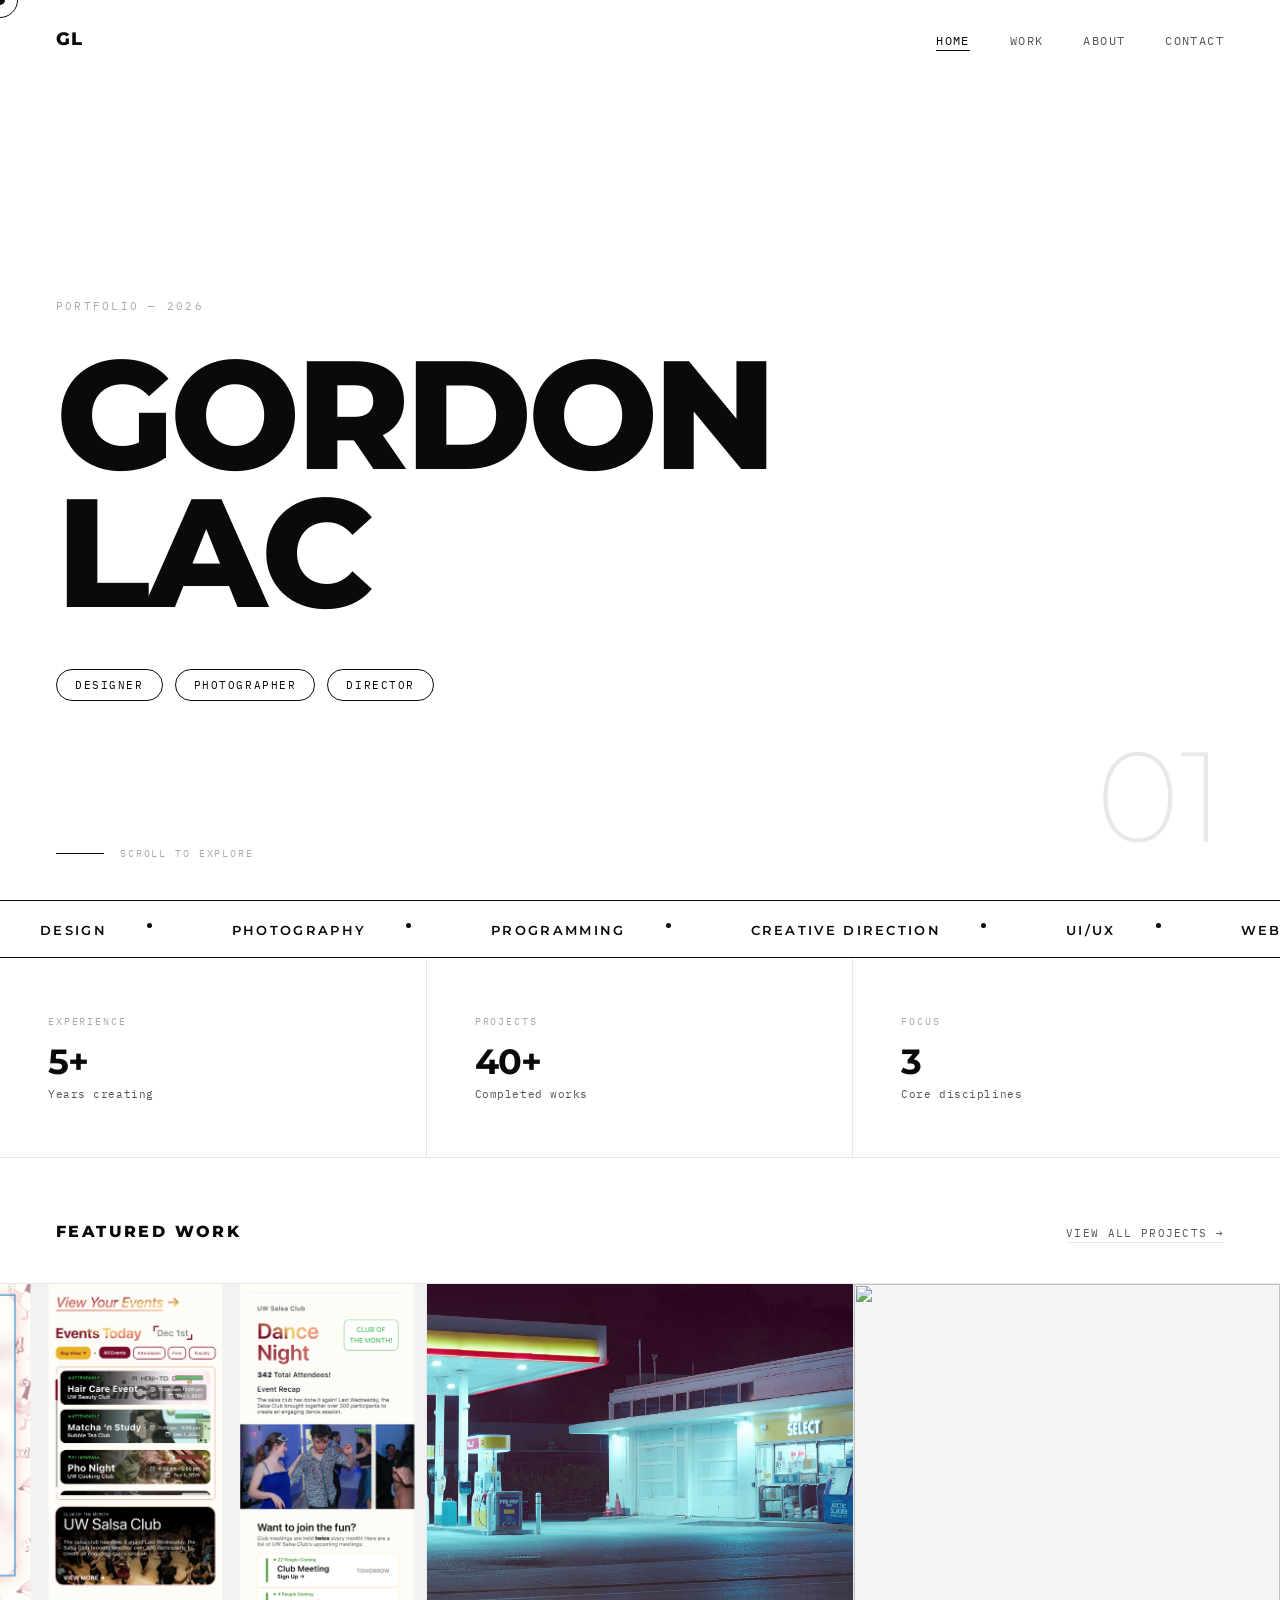
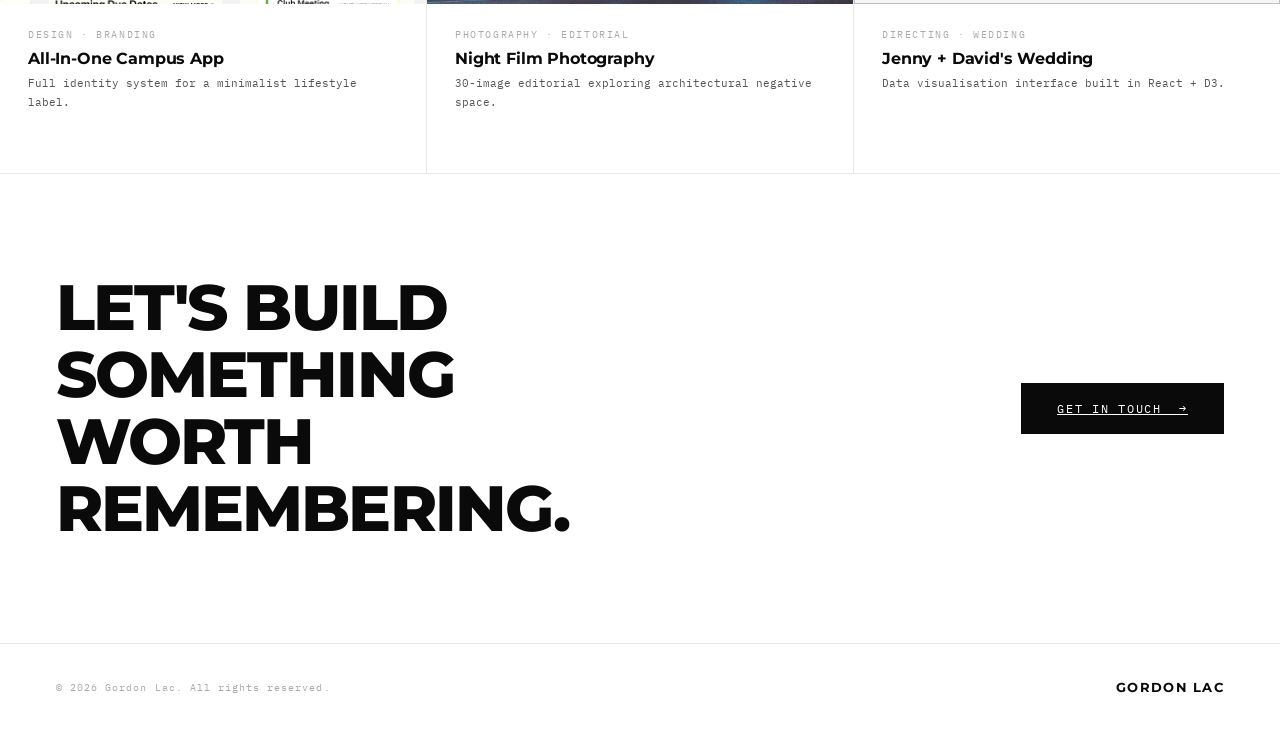
==== commit f4c54d95: "Add files via upload" ====
--- a/index.html
+++ b/index.html
@@ -1,6 +1,5 @@
 <!DOCTYPE html>
 <html lang="en">
-
 <head>
   <meta charset="UTF-8">
   <meta name="viewport" content="width=device-width, initial-scale=1.0">
@@ -8,12 +7,8 @@
   <link rel="stylesheet" href="stylesheet.css">
   <link rel="preconnect" href="https://fonts.googleapis.com">
   <link rel="preconnect" href="https://fonts.gstatic.com" crossorigin>
-  <link
-    href="https://fonts.googleapis.com/css2?family=Montserrat:ital,wght@0,100;0,200;0,300;0,400;0,500;0,600;0,700;0,800;0,900;1,300;1,400&family=IBM+Plex+Mono:wght@300;400;500&display=swap"
-    rel="stylesheet">
-
+  <link href="https://fonts.googleapis.com/css2?family=Montserrat:ital,wght@0,100;0,200;0,300;0,400;0,500;0,600;0,700;0,800;0,900;1,300;1,400&family=IBM+Plex+Mono:wght@300;400;500&display=swap" rel="stylesheet">
 </head>
-
 <body>
 
   <div id="cursor"></div>
@@ -21,17 +16,17 @@
 
   <!-- ─── NAV ─── -->
   <nav id="main-nav">
-    <a class="nav-logo" href="#" onclick="navigate('home'); return false;">GL</a>
+    <a class="nav-logo" href="index.html">GL</a>
     <ul class="nav-links">
-      <li><a href="#" id="nav-home" class="active" onclick="navigate('home'); return false;">Home</a></li>
-      <li><a href="#" id="nav-work" onclick="navigate('work'); return false;">Work</a></li>
-      <li><a href="#" id="nav-about" onclick="navigate('about'); return false;">About</a></li>
-      <li><a href="#" id="nav-contact" onclick="navigate('contact'); return false;">Contact</a></li>
+      <li><a href="index.html" class="active">Home</a></li>
+      <li><a href="work.html">Work</a></li>
+      <li><a href="about.html">About</a></li>
+      <li><a href="contact.html">Contact</a></li>
     </ul>
   </nav>
 
-  <!-- ════════════════════════════════ HOME PAGE ════════════════════════════════ -->
-  <div id="page-home" class="page active" style="overflow-y:auto; overflow-x:hidden;">
+  <!-- ─── HOME PAGE ─── -->
+  <div class="page-wrapper">
 
     <section class="hero">
       <p class="hero-eyebrow">Portfolio — 2026</p>
@@ -42,7 +37,7 @@
       <div class="hero-disciplines">
         <span class="discipline-tag">Designer</span>
         <span class="discipline-tag">Photographer</span>
-        <span class="discipline-tag">Programmer</span>
+        <span class="discipline-tag">Director</span>
       </div>
       <div class="hero-scroll">
         <div class="scroll-line"></div>
@@ -90,39 +85,42 @@
 
     <div class="section-header reveal">
       <span class="section-title">Featured Work</span>
-      <a href="#" class="section-link" onclick="navigate('work'); return false;">View all projects →</a>
+      <a href="work.html" class="section-link">View all projects →</a>
     </div>
 
     <div class="project-grid">
-      <div class="project-card reveal" onclick="openCase('brand-identity'); return false;" style="cursor:none;">
+      <!-- Card 1 — Brand Identity -->
+      <div class="project-card reveal" onclick="window.location='case-study.html?case=brand-identity'" style="cursor:none;">
         <div class="project-card-img">
-          <div class="project-card-placeholder">Brand Identity</div>
+          <img src="figma_cover.png">
         </div>
         <div class="project-card-info">
           <p class="project-card-cat">Design · Branding</p>
-          <h3 class="project-card-title">Monochrome Brand System</h3>
+          <h3 class="project-card-title">All-In-One Campus App</h3>
           <p class="project-card-desc">Full identity system for a minimalist lifestyle label.</p>
           <span class="project-card-arrow">View case study →</span>
         </div>
       </div>
-      <div class="project-card reveal" onclick="openCase('photo-series'); return false;" style="cursor:none;">
+      <!-- Card 2 — Photo Series -->
+      <div class="project-card reveal" onclick="window.location='case-study.html?case=photo-series'" style="cursor:none;">
         <div class="project-card-img">
-          <div class="project-card-placeholder">Photo Series</div>
+          <img src="featuredPhoto.jpg" alt="Night Film Photography">
         </div>
         <div class="project-card-info">
           <p class="project-card-cat">Photography · Editorial</p>
-          <h3 class="project-card-title">Urban Geometry Series</h3>
+          <h3 class="project-card-title">Night Film Photography</h3>
           <p class="project-card-desc">30-image editorial exploring architectural negative space.</p>
           <span class="project-card-arrow">View case study →</span>
         </div>
       </div>
-      <div class="project-card reveal" onclick="openCase('web-app'); return false;" style="cursor:none;">
+      <!-- Card 3 — Web App -->
+      <div class="project-card reveal" onclick="window.location='case-study.html?case=web-app'" style="cursor:none;">
         <div class="project-card-img">
-          <div class="project-card-placeholder">Web Application</div>
+          <img src="Wedding_cover.jpg"></img>
         </div>
         <div class="project-card-info">
-          <p class="project-card-cat">Programming · Frontend</p>
-          <h3 class="project-card-title">Minimal Dashboard UI</h3>
+          <p class="project-card-cat">Directing · Wedding</p>
+          <h3 class="project-card-title">Jenny + David's Wedding</h3>
           <p class="project-card-desc">Data visualisation interface built in React + D3.</p>
           <span class="project-card-arrow">View case study →</span>
         </div>
@@ -131,480 +129,21 @@
 
     <div class="home-cta reveal">
       <h2 class="home-cta-text">Let's build something worth remembering.</h2>
-      <button class="cta-button" onclick="navigate('contact'); return false;">
-        Get in touch &nbsp;→
-      </button>
+      <a href="contact.html" class="cta-button">Get in touch &nbsp;→</a>
     </div>
 
     <footer class="site-footer">
       <p class="footer-copy">© 2026 Gordon Lac. All rights reserved.</p>
       <p class="footer-name">Gordon Lac</p>
     </footer>
-  </div>
 
-  <!-- ════════════════════════════════ WORK PAGE ════════════════════════════════ -->
-  <div id="page-work" class="page" style="overflow-y:auto; overflow-x:hidden;">
-    <div class="page-hero">
-      <p class="page-hero-label">Selected Projects</p>
-      <h1 class="page-hero-title">Work</h1>
-    </div>
-    <div class="filter-bar">
-      <button class="filter-btn active" data-filter="all">All</button>
-      <button class="filter-btn" data-filter="design">Design</button>
-      <button class="filter-btn" data-filter="photography">Photography</button>
-      <button class="filter-btn" data-filter="development">Development</button>
-    </div>
-    <div class="work-grid" id="work-grid">
-      <div class="project-card" data-cat="design" onclick="openCase('brand-identity');" style="cursor:none;">
-        <div class="project-card-img">
-          <div class="project-card-placeholder">Branding</div>
-        </div>
-        <div class="project-card-info">
-          <p class="project-card-cat">Design · Branding</p>
-          <h3 class="project-card-title">Monochrome Brand System</h3>
-          <p class="project-card-desc">Full identity system for a minimalist lifestyle label.</p>
-          <span class="project-card-arrow">View case study →</span>
-        </div>
-      </div>
-      <div class="project-card" data-cat="photography" onclick="openCase('photo-series');" style="cursor:none;">
-        <div class="project-card-img">
-          <div class="project-card-placeholder">Photography</div>
-        </div>
-        <div class="project-card-info">
-          <p class="project-card-cat">Photography · Editorial</p>
-          <h3 class="project-card-title">Urban Geometry Series</h3>
-          <p class="project-card-desc">30-image editorial exploring architectural negative space.</p>
-          <span class="project-card-arrow">View case study →</span>
-        </div>
-      </div>
-      <div class="project-card" data-cat="development" onclick="openCase('web-app');" style="cursor:none;">
-        <div class="project-card-img">
-          <div class="project-card-placeholder">Web App</div>
-        </div>
-        <div class="project-card-info">
-          <p class="project-card-cat">Programming · Frontend</p>
-          <h3 class="project-card-title">Minimal Dashboard UI</h3>
-          <p class="project-card-desc">Data visualisation interface built in React + D3.</p>
-          <span class="project-card-arrow">View case study →</span>
-        </div>
-      </div>
-      <div class="project-card" data-cat="photography" onclick="openCase('photo-series');" style="cursor:none;">
-        <div class="project-card-img">
-          <div class="project-card-placeholder">Portraits</div>
-        </div>
-        <div class="project-card-info">
-          <p class="project-card-cat">Photography · Portrait</p>
-          <h3 class="project-card-title">Silence & Light</h3>
-          <p class="project-card-desc">Natural light portrait study across 3 locations.</p>
-          <span class="project-card-arrow">View case study →</span>
-        </div>
-      </div>
-      <div class="project-card" data-cat="design" onclick="openCase('brand-identity');" style="cursor:none;">
-        <div class="project-card-img">
-          <div class="project-card-placeholder">Print</div>
-        </div>
-        <div class="project-card-info">
-          <p class="project-card-cat">Design · Print</p>
-          <h3 class="project-card-title">Editorial Layout System</h3>
-          <p class="project-card-desc">Grid-based layout series for an independent magazine.</p>
-          <span class="project-card-arrow">View case study →</span>
-        </div>
-      </div>
-      <div class="project-card" data-cat="development" onclick="openCase('web-app');" style="cursor:none;">
-        <div class="project-card-img">
-          <div class="project-card-placeholder">Full Stack</div>
-        </div>
-        <div class="project-card-info">
-          <p class="project-card-cat">Programming · Full Stack</p>
-          <h3 class="project-card-title">Archive Web Platform</h3>
-          <p class="project-card-desc">Content archive with search, tagging, and CMS backend.</p>
-          <span class="project-card-arrow">View case study →</span>
-        </div>
-      </div>
-    </div>
-    <footer class="site-footer">
-      <p class="footer-copy">© 2026 Gordon Lac. All rights reserved.</p>
-      <p class="footer-name">Gordon Lac</p>
-    </footer>
-  </div>
+  </div><!-- /page-wrapper -->
 
-  <!-- ════════════════════════════════ ABOUT PAGE ════════════════════════════════ -->
-  <div id="page-about" class="page" style="overflow-y:auto; overflow-x:hidden;">
-    <div class="about-layout">
-      <div class="about-left">
-        <div class="about-portrait">[ portrait ]</div>
-        <div style="display:flex;gap:16px;margin-top:8px;">
-          <div style="flex:1;background:var(--gray-100);height:2px;margin-top:12px;"></div>
-          <p
-            style="font-family:var(--mono);font-size:0.62rem;letter-spacing:0.12em;text-transform:uppercase;color:var(--gray-400);">
-            Gordon Lac</p>
-        </div>
-      </div>
-      <div class="about-right">
-        <p class="about-right-label">About Me</p>
-        <h2 class="about-bio-title">Designer.<br>Shooter.<br>Builder.</h2>
-        <p class="about-bio">
-          I'm Gordon Lac — a multidisciplinary creative working at the intersection of design, photography, and code. My
-          work is driven by a belief that good aesthetics and good function are never in conflict.
-          <br><br>
-          Whether I'm crafting a brand identity, capturing a moment on film, or architecting a web interface, I approach
-          each project with the same rigour: thoughtful, intentional, and built to last.
-        </p>
-        <div class="skill-card reveal">
-          <div class="skill-card-header">
-            <span class="skill-card-title">Designer</span>
-            <span class="skill-card-icon">◎</span>
-          </div>
-          <div class="skill-tags">
-            <span class="skill-tag">Brand Identity</span>
-            <span class="skill-tag">UI/UX</span>
-            <span class="skill-tag">Typography</span>
-            <span class="skill-tag">Print</span>
-            <span class="skill-tag">Motion</span>
-            <span class="skill-tag">Figma</span>
-          </div>
-        </div>
-        <div class="skill-card reveal">
-          <div class="skill-card-header">
-            <span class="skill-card-title">Photographer</span>
-            <span class="skill-card-icon">◉</span>
-          </div>
-          <div class="skill-tags">
-            <span class="skill-tag">Editorial</span>
-            <span class="skill-tag">Portrait</span>
-            <span class="skill-tag">Architecture</span>
-            <span class="skill-tag">Lightroom</span>
-            <span class="skill-tag">Film</span>
-          </div>
-        </div>
-        <div class="skill-card reveal">
-          <div class="skill-card-header">
-            <span class="skill-card-title">Programmer</span>
-            <span class="skill-card-icon">◈</span>
-          </div>
-          <div class="skill-tags">
-            <span class="skill-tag">React</span>
-            <span class="skill-tag">TypeScript</span>
-            <span class="skill-tag">Node.js</span>
-            <span class="skill-tag">HTML/CSS</span>
-            <span class="skill-tag">Python</span>
-            <span class="skill-tag">Git</span>
-          </div>
-        </div>
-      </div>
-    </div>
-    <footer class="site-footer">
-      <p class="footer-copy">© 2026 Gordon Lac. All rights reserved.</p>
-      <p class="footer-name">Gordon Lac</p>
-    </footer>
-  </div>
-
-  <!-- ════════════════════════════════ CONTACT PAGE ════════════════════════════════ -->
-  <div id="page-contact" class="page" style="overflow-y:auto; overflow-x:hidden;">
-    <div class="contact-hero">
-      <h1 class="contact-title">Let's<br>Talk.</h1>
-      <p class="contact-subtitle">Open to freelance projects, collaborations, and full-time opportunities. Don't
-        hesitate to reach out.</p>
-    </div>
-    <div class="contact-links">
-      <a href="mailto:gordon@lac.com" class="contact-link-row">
-        <div class="contact-link-left">
-          <span class="contact-link-num">01</span>
-          <div>
-            <p class="contact-link-label">Email</p>
-            <p class="contact-link-name">gordon@lac.com</p>
-          </div>
-        </div>
-        <span class="contact-link-arrow">↗</span>
-      </a>
-      <a href="#" class="contact-link-row">
-        <div class="contact-link-left">
-          <span class="contact-link-num">02</span>
-          <div>
-            <p class="contact-link-label">Instagram</p>
-            <p class="contact-link-name">@gordonlac</p>
-          </div>
-        </div>
-        <span class="contact-link-arrow">↗</span>
-      </a>
-      <a href="#" class="contact-link-row">
-        <div class="contact-link-left">
-          <span class="contact-link-num">03</span>
-          <div>
-            <p class="contact-link-label">LinkedIn</p>
-            <p class="contact-link-name">Gordon Lac</p>
-          </div>
-        </div>
-        <span class="contact-link-arrow">↗</span>
-      </a>
-      <a href="#" class="contact-link-row">
-        <div class="contact-link-left">
-          <span class="contact-link-num">04</span>
-          <div>
-            <p class="contact-link-label">GitHub</p>
-            <p class="contact-link-name">gordonlac</p>
-          </div>
-        </div>
-        <span class="contact-link-arrow">↗</span>
-      </a>
-    </div>
-    <footer class="site-footer" style="margin-top:60px;">
-      <p class="footer-copy">© 2026 Gordon Lac. All rights reserved.</p>
-      <p class="footer-name">Gordon Lac</p>
-    </footer>
-  </div>
-
-  <!-- ════════════════════════════════ CASE STUDY TEMPLATE ════════════════════════════════ -->
-  <div id="page-case" class="page" style="overflow-y:auto; overflow-x:hidden;">
-    <a href="#" class="case-back" onclick="navigate('work'); return false;">← Back to Work</a>
-    <div class="case-hero">
-      <div class="case-meta" id="case-meta"></div>
-      <h1 class="case-title" id="case-title">Project Title</h1>
-    </div>
-    <div class="case-cover" id="case-cover">[ Full-width cover image ]</div>
-    <div class="case-body">
-      <aside class="case-sidebar">
-        <div class="case-sidebar-section">
-          <p class="case-sidebar-label">Overview</p>
-          <p class="case-sidebar-text" id="case-overview">Project overview goes here.</p>
-        </div>
-        <div class="case-sidebar-section">
-          <p class="case-sidebar-label">Role</p>
-          <div class="case-sidebar-tags" id="case-roles"></div>
-        </div>
-        <div class="case-sidebar-section">
-          <p class="case-sidebar-label">Stack / Tools</p>
-          <div class="case-sidebar-tags" id="case-tools"></div>
-        </div>
-      </aside>
-      <div class="case-content" id="case-content"></div>
-    </div>
-    <div class="case-next" onclick="openCase('photo-series');">
-      <div>
-        <p class="case-next-label">Next Project</p>
-        <h3 class="case-next-title" id="case-next-title">Urban Geometry Series</h3>
-      </div>
-      <span class="case-next-arrow">↗</span>
-    </div>
-    <footer class="site-footer">
-      <p class="footer-copy">© 2026 Gordon Lac. All rights reserved.</p>
-      <p class="footer-name">Gordon Lac</p>
-    </footer>
-  </div>
-
+  <script src="shared.js"></script>
   <script>
-    // ─── CURSOR ───
-    const cursor = document.getElementById('cursor');
-    const ring = document.getElementById('cursor-ring');
-    let mx = 0, my = 0, rx = 0, ry = 0;
-    document.addEventListener('mousemove', e => { mx = e.clientX; my = e.clientY; });
-    function animCursor() {
-      rx += (mx - rx) * 0.13;
-      ry += (my - ry) * 0.13;
-      cursor.style.left = mx + 'px';
-      cursor.style.top = my + 'px';
-      ring.style.left = rx + 'px';
-      ring.style.top = ry + 'px';
-      requestAnimationFrame(animCursor);
-    }
-    animCursor();
-    document.querySelectorAll('a, button, .project-card, .contact-link-row, .case-next')
-      .forEach(el => {
-        el.addEventListener('mouseenter', () => document.body.classList.add('hovering'));
-        el.addEventListener('mouseleave', () => document.body.classList.remove('hovering'));
-      });
-
-    // ─── NAV SCROLL ───
-    window.addEventListener('scroll', () => {
-      document.getElementById('main-nav').classList.toggle('scrolled', window.scrollY > 10);
-    }, { passive: true });
-
-    // ─── WORK FILTER ───
-    document.querySelectorAll('.filter-btn').forEach(btn => {
-      btn.addEventListener('click', () => {
-        document.querySelectorAll('.filter-btn').forEach(b => b.classList.remove('active'));
-        btn.classList.add('active');
-        const filter = btn.dataset.filter;
-        document.querySelectorAll('#work-grid .project-card').forEach(card => {
-          if (filter === 'all' || card.dataset.cat === filter) {
-            card.style.display = '';
-          } else {
-            card.style.display = 'none';
-          }
-        });
-      });
-    });
-
-    // ─── NAVIGATION ───
-    let current = 'home';
-    function navigate(id) {
-      const prev = document.getElementById('page-' + current);
-      if (prev) {
-        prev.style.opacity = '0';
-        prev.style.transform = 'translateY(16px)';
-        setTimeout(() => { prev.style.display = 'none'; }, 400);
-      }
-      document.querySelectorAll('.nav-links a').forEach(a => a.classList.remove('active'));
-      const navEl = document.getElementById('nav-' + (id === 'case' ? 'work' : id));
-      if (navEl) navEl.classList.add('active');
-      current = id;
-      const next = document.getElementById('page-' + id);
-      setTimeout(() => {
-        next.style.display = 'block';
-        next.style.opacity = '0';
-        next.style.transform = 'translateY(16px)';
-        // scroll the page element back to top
-        next.scrollTop = 0;
-        window.scrollTo(0, 0);
-        requestAnimationFrame(() => {
-          requestAnimationFrame(() => {
-            next.style.transition = 'opacity 0.5s ease, transform 0.5s ease';
-            next.style.opacity = '1';
-            next.style.transform = 'translateY(0)';
-          });
-        });
-        initReveal(next);
-      }, 420);
-    }
-
-    // ─── CASE STUDY DATA ───
-    const cases = {
-      'brand-identity': {
-        title: 'Monochrome Brand System',
-        meta: [
-          { label: 'Year', value: '2025' },
-          { label: 'Client', value: 'Independent Label' },
-          { label: 'Category', value: 'Design · Branding' }
-        ],
-        overview: 'A complete visual identity system for a minimalist lifestyle label, built around a strict monochrome palette and geometric type system.',
-        roles: ['Art Direction', 'Brand Design', 'Typography'],
-        tools: ['Figma', 'Illustrator', 'InDesign'],
-        sections: [
-          {
-            label: 'The Challenge',
-            title: 'Building identity through restraint.',
-            body: 'The client wanted a brand that felt premium without being loud. Every decision — typeface, spacing, paper stock — needed to communicate quality through subtraction rather than addition.'
-          },
-          {
-            label: 'The Process',
-            title: 'From concept to system.',
-            body: 'We began with an extensive type exploration, ultimately landing on a pairing of a geometric sans-serif display with a delicate serif for body copy. The logomark is derived from a single letterform, cropped and rotated to create a mark that is both distinctive and versatile.'
-          }
-        ],
-        nextCase: 'photo-series',
-        nextTitle: 'Urban Geometry Series'
-      },
-      'photo-series': {
-        title: 'Urban Geometry Series',
-        meta: [
-          { label: 'Year', value: '2025' },
-          { label: 'Format', value: 'Digital + Print' },
-          { label: 'Category', value: 'Photography · Editorial' }
-        ],
-        overview: 'A 30-image editorial project documenting architectural negative space across the city — exploring how structures frame absence.',
-        roles: ['Photography', 'Art Direction', 'Post-production'],
-        tools: ['Sony A7IV', 'Lightroom', 'Photoshop'],
-        sections: [
-          {
-            label: 'The Concept',
-            title: 'What buildings choose not to show.',
-            body: 'The series began with a single observation: that the spaces between buildings, the gaps and voids, hold as much visual weight as the structures themselves. The project documents this in 30 frames taken across six locations.'
-          },
-          {
-            label: 'The Edit',
-            title: 'A consistent visual language.',
-            body: 'All images were processed with a shared grade — elevated shadows, compressed highlights, and a faint cool cast — to unify the series across varied lighting conditions and ensure cohesion in print.'
-          }
-        ],
-        nextCase: 'web-app',
-        nextTitle: 'Minimal Dashboard UI'
-      },
-      'web-app': {
-        title: 'Minimal Dashboard UI',
-        meta: [
-          { label: 'Year', value: '2025' },
-          { label: 'Stack', value: 'React + D3' },
-          { label: 'Category', value: 'Programming · Frontend' }
-        ],
-        overview: 'A data visualisation dashboard interface designed and built for a client needing clean, fast access to complex datasets.',
-        roles: ['Frontend Dev', 'UI Design', 'Data Visualisation'],
-        tools: ['React', 'TypeScript', 'D3.js', 'CSS Modules'],
-        sections: [
-          {
-            label: 'The Problem',
-            title: 'Data without noise.',
-            body: 'The client had a dense data set and an existing dashboard that overwhelmed users. The brief was to redesign and rebuild the interface from scratch with a focus on cognitive clarity and visual hierarchy.'
-          },
-          {
-            label: 'The Build',
-            title: 'Performance-first architecture.',
-            body: 'Built in React with TypeScript for full type safety. D3 handles all chart rendering, connected to a live WebSocket feed. Components are lazy-loaded and memoised to keep time-to-interactive under 1.2s even with full data payload.'
-          }
-        ],
-        nextCase: 'brand-identity',
-        nextTitle: 'Monochrome Brand System'
-      }
-    };
-
-    function openCase(id) {
-      const data = cases[id];
-      if (!data) return;
-      // Populate
-      document.getElementById('case-title').textContent = data.title;
-      const metaEl = document.getElementById('case-meta');
-      metaEl.innerHTML = data.meta.map(m => `
-      <div class="case-meta-item">
-        <p class="case-meta-label">${m.label}</p>
-        <p class="case-meta-value">${m.value}</p>
-      </div>
-    `).join('');
-      document.getElementById('case-overview').textContent = data.overview;
-      document.getElementById('case-roles').innerHTML = data.roles.map(r => `<span class="case-sidebar-tag">${r}</span>`).join('');
-      document.getElementById('case-tools').innerHTML = data.tools.map(t => `<span class="case-sidebar-tag">${t}</span>`).join('');
-      const contentEl = document.getElementById('case-content');
-      contentEl.innerHTML = data.sections.map(s => `
-      <div class="case-section">
-        <p class="case-section-label">${s.label}</p>
-        <h2 class="case-section-title">${s.title}</h2>
-        <p class="case-section-body">${s.body}</p>
-        <div class="case-img-full">[ Project image ]</div>
-      </div>
-    `).join('');
-      document.getElementById('case-next-title').textContent = data.nextTitle;
-      const nextBtn = document.querySelector('.case-next');
-      nextBtn.onclick = () => openCase(data.nextCase);
-      navigate('case');
-    }
-
-    // ─── SCROLL REVEAL ───
-    function initReveal(container) {
-      const els = (container || document).querySelectorAll('.reveal');
-      if (!els.length) return;
-      const obs = new IntersectionObserver((entries) => {
-        entries.forEach(e => {
-          if (e.isIntersecting) {
-            e.target.classList.add('visible');
-            obs.unobserve(e.target);
-          }
-        });
-      }, { threshold: 0.12 });
-      els.forEach(el => obs.observe(el));
-    }
-
-    // ─── SCROLL LISTENER PER PAGE ───
-    // Track scrolled class based on active page scroll
-    function setupPageScroll(pageId) {
-      const page = document.getElementById(pageId);
-      if (!page) return;
-      page.addEventListener('scroll', () => {
-        document.getElementById('main-nav').classList.toggle('scrolled', page.scrollTop > 10);
-      }, { passive: true });
-    }
-    ['home', 'work', 'about', 'contact', 'case'].forEach(p => setupPageScroll('page-' + p));
-
-    // ─── INIT ───
-    initReveal();
+    initCursor();
+    initNavScroll();
+    initReveal(document);
   </script>
 </body>
-
 </html>
--- a/stylesheet.css
+++ b/stylesheet.css
@@ -1,1163 +1,544 @@
-:root {
-    --black: #0a0a0a;
-    --white: #ffffff;
-    --gray-100: #f5f5f5;
-    --gray-200: #e8e8e8;
-    --gray-400: #aaaaaa;
-    --gray-600: #555555;
-    --display: 'Montserrat', sans-serif;
-    --mono: 'IBM Plex Mono', monospace;
-    --transition: 0.4s cubic-bezier(0.25, 0.46, 0.45, 0.94);
-}
-
-*,
-*::before,
-*::after {
-    box-sizing: border-box;
-    margin: 0;
-    padding: 0;
-}
-
-html {
-    scroll-behavior: smooth;
-    overflow-x: hidden;
-}
-
-body {
-    font-family: var(--mono);
-    background: var(--white);
-    color: var(--black);
-    cursor: none;
-    overflow-x: hidden;
-}
-
-/* ─── CURSOR ─── */
-#cursor {
-    position: fixed;
-    width: 10px;
-    height: 10px;
-    background: var(--black);
-    border-radius: 50%;
-    pointer-events: none;
-    z-index: 9999;
-    transform: translate(-50%, -50%);
-    transition: width 0.25s, height 0.25s, background 0.25s;
-}
-
-#cursor-ring {
-    position: fixed;
-    width: 36px;
-    height: 36px;
-    border: 1.5px solid var(--black);
-    border-radius: 50%;
-    pointer-events: none;
-    z-index: 9998;
-    transform: translate(-50%, -50%);
-    transition: transform 0.12s ease, width 0.3s, height 0.3s, opacity 0.3s;
-}
-
-body.hovering #cursor {
-    width: 6px;
-    height: 6px;
-}
-
-body.hovering #cursor-ring {
-    width: 52px;
-    height: 52px;
-}
-
-/* ─── NAV ─── */
-nav {
-    position: fixed;
-    top: 0;
-    left: 0;
-    right: 0;
-    z-index: 100;
-    display: flex;
-    align-items: center;
-    justify-content: space-between;
-    padding: 28px 56px;
-    background: rgba(255, 255, 255, 0.92);
-    backdrop-filter: blur(12px);
-    border-bottom: 1px solid transparent;
-    transition: border-color 0.3s;
-}
-
-nav.scrolled {
-    border-color: var(--gray-200);
-}
-
-.nav-logo {
-    font-family: var(--display);
-    font-weight: 800;
-    font-size: 1.1rem;
-    letter-spacing: 0.08em;
-    text-decoration: none;
-    color: var(--black);
-    cursor: none;
-}
-
-.nav-links {
-    display: flex;
-    gap: 40px;
-    list-style: none;
-}
-
-.nav-links a {
-    font-family: var(--mono);
-    font-size: 0.72rem;
-    letter-spacing: 0.12em;
-    text-transform: uppercase;
-    color: var(--gray-600);
-    text-decoration: none;
-    cursor: none;
-    transition: color 0.2s;
-    position: relative;
-}
-
-.nav-links a::after {
-    content: '';
-    position: absolute;
-    bottom: -3px;
-    left: 0;
-    width: 0;
-    height: 1px;
-    background: var(--black);
-    transition: width 0.3s;
-}
-
-.nav-links a:hover {
-    color: var(--black);
-}
-
-.nav-links a:hover::after {
-    width: 100%;
-}
-
-.nav-links a.active {
-    color: var(--black);
-}
-
-.nav-links a.active::after {
-    width: 100%;
-}
-
-/* ─── PAGE SYSTEM ─── */
-.page {
-    display: none;
-    min-height: 100vh;
-    opacity: 0;
-    transform: translateY(16px);
-    transition: opacity 0.5s var(--transition), transform 0.5s var(--transition);
-}
-
-.page.active {
-    display: block;
-    opacity: 1;
-    transform: translateY(0);
-}
-
-/* ─── HOME PAGE ─── */
-#page-home {
-    display: block;
-    overflow-y: auto;
-    overflow-x: hidden;
-}
-
-.hero {
-    height: 100vh;
-    display: flex;
-    flex-direction: column;
-    justify-content: center;
-    padding: 0 56px;
-    padding-top: 100px;
-    position: relative;
-    overflow: hidden;
-}
-
-.hero-eyebrow {
-    font-family: var(--mono);
-    font-size: 0.7rem;
-    letter-spacing: 0.2em;
-    text-transform: uppercase;
-    color: var(--gray-400);
-    margin-bottom: 32px;
-    opacity: 0;
-    transform: translateY(20px);
-    animation: fadeUp 0.7s 0.2s forwards;
-}
-
-.hero-name {
-    font-family: var(--display);
-    font-weight: 800;
-    font-size: clamp(5rem, 12vw, 11rem);
-    line-height: 0.9;
-    letter-spacing: -0.03em;
-    text-transform: uppercase;
-    overflow: hidden;
-    margin-bottom: 48px;
-}
-
-.hero-name-line {
-    display: block;
-    opacity: 0;
-    transform: translateY(60px);
-    animation: slideUp 0.8s cubic-bezier(0.16, 1, 0.3, 1) forwards;
-}
-
-.hero-name-line:nth-child(1) {
-    animation-delay: 0.35s;
-}
-
-.hero-name-line:nth-child(2) {
-    animation-delay: 0.5s;
-}
-
-.hero-disciplines {
-    display: flex;
-    gap: 12px;
-    flex-wrap: wrap;
-    margin-bottom: 0;
-    opacity: 0;
-    transform: translateY(20px);
-    animation: fadeUp 0.7s 0.75s forwards;
-}
-
-.discipline-tag {
-    font-family: var(--mono);
-    font-size: 0.7rem;
-    letter-spacing: 0.14em;
-    text-transform: uppercase;
-    padding: 8px 18px;
-    border: 1px solid var(--black);
-    border-radius: 100px;
-    color: var(--black);
-}
-
-.hero-scroll {
-    position: absolute;
-    bottom: 40px;
-    left: 56px;
-    display: flex;
-    align-items: center;
-    gap: 16px;
-    opacity: 0;
-    animation: fadeUp 0.7s 1.1s forwards;
-}
-
-.scroll-line {
-    width: 48px;
-    height: 1px;
-    background: var(--black);
-    position: relative;
-    overflow: hidden;
-}
-
-.scroll-line::after {
-    content: '';
-    position: absolute;
-    top: 0;
-    left: -100%;
-    width: 100%;
-    height: 100%;
-    background: var(--gray-400);
-    animation: scanLine 1.8s 1.5s infinite;
-}
-
-.scroll-text {
-    font-family: var(--mono);
-    font-size: 0.65rem;
-    letter-spacing: 0.18em;
-    text-transform: uppercase;
-    color: var(--gray-400);
-}
-
-.hero-number {
-    position: absolute;
-    bottom: 40px;
-    right: 56px;
-    font-family: var(--display);
-    font-weight: 200;
-    font-size: 8rem;
-    color: var(--gray-200);
-    line-height: 1;
-    user-select: none;
-    opacity: 0;
-    animation: fadeUp 0.7s 1s forwards;
-}
-
-/* ─── HOME MARQUEE ─── */
-.marquee-strip {
-    border-top: 1px solid var(--black);
-    border-bottom: 1px solid var(--black);
-    padding: 18px 0;
-    overflow: hidden;
-    white-space: nowrap;
-}
-
-.marquee-inner {
-    display: inline-flex;
-    animation: marquee 22s linear infinite;
-}
-
-.marquee-item {
-    font-family: var(--display);
-    font-weight: 600;
-    font-size: 0.8rem;
-    letter-spacing: 0.18em;
-    text-transform: uppercase;
-    padding: 0 40px;
-    color: var(--black);
-}
-
-.marquee-dot {
-    display: inline-block;
-    width: 5px;
-    height: 5px;
-    border-radius: 50%;
-    background: var(--black);
-    vertical-align: middle;
-    margin-right: 40px;
-}
-
-/* ─── HOME ABOUT STRIP ─── */
-.about-strip {
-    display: grid;
-    grid-template-columns: 1fr 1fr 1fr;
-    border-bottom: 1px solid var(--gray-200);
-}
-
-.about-strip-item {
-    padding: 56px 48px;
-    border-right: 1px solid var(--gray-200);
-}
-
-.about-strip-item:last-child {
-    border-right: none;
-}
-
-.strip-label {
-    font-family: var(--mono);
-    font-size: 0.65rem;
-    letter-spacing: 0.18em;
-    text-transform: uppercase;
-    color: var(--gray-400);
-    margin-bottom: 16px;
-}
-
-.strip-value {
-    font-family: var(--display);
-    font-weight: 700;
-    font-size: 2.2rem;
-    line-height: 1;
-    letter-spacing: -0.02em;
-}
-
-.strip-sub {
-    font-family: var(--mono);
-    font-size: 0.7rem;
-    color: var(--gray-600);
-    margin-top: 8px;
-    letter-spacing: 0.05em;
-}
-
-/* ─── FEATURED WORK ─── */
-.section-header {
-    display: flex;
-    align-items: baseline;
-    justify-content: space-between;
-    padding: 64px 56px 40px;
-}
-
-.section-title {
-    font-family: var(--display);
-    font-weight: 800;
-    font-size: 1rem;
-    letter-spacing: 0.15em;
-    text-transform: uppercase;
-}
-
-.section-link {
-    font-family: var(--mono);
-    font-size: 0.68rem;
-    letter-spacing: 0.12em;
-    text-transform: uppercase;
-    color: var(--gray-600);
-    text-decoration: none;
-    cursor: none;
-    border-bottom: 1px solid var(--gray-200);
-    padding-bottom: 2px;
-    transition: color 0.2s, border-color 0.2s;
-}
-
-.section-link:hover {
-    color: var(--black);
-    border-color: var(--black);
-}
-
-.project-grid {
-    display: grid;
-    grid-template-columns: repeat(3, 1fr);
-    gap: 1px;
-    background: var(--gray-200);
-    border-top: 1px solid var(--gray-200);
-}
-
-.project-card {
-    background: var(--white);
-    cursor: none;
-    overflow: hidden;
-    position: relative;
-}
-
-.project-card-img {
-    width: 100%;
-    aspect-ratio: 4/3;
-    background: var(--gray-100);
-    overflow: hidden;
-    position: relative;
-}
-
-.project-card-img img {
-    width: 100%;
-    height: 100%;
-    object-fit: cover;
-    display: block;
-    transition: transform 0.7s cubic-bezier(0.25, 0.46, 0.45, 0.94);
-    filter: grayscale(20%);
-}
-
-.project-card:hover .project-card-img img {
-    transform: scale(1.05);
-    filter: grayscale(0%);
-}
-
-.project-card-placeholder {
-    width: 100%;
-    height: 100%;
-    display: flex;
-    align-items: center;
-    justify-content: center;
-    font-family: var(--display);
-    font-weight: 700;
-    font-size: 0.7rem;
-    letter-spacing: 0.15em;
-    text-transform: uppercase;
-    color: var(--gray-400);
-    background: var(--gray-100);
-    transition: background 0.3s;
-}
-
-.project-card:hover .project-card-placeholder {
-    background: var(--gray-200);
-}
-
-.project-card-info {
-    padding: 24px 28px 28px;
-}
-
-.project-card-cat {
-    font-family: var(--mono);
-    font-size: 0.62rem;
-    letter-spacing: 0.16em;
-    text-transform: uppercase;
-    color: var(--gray-400);
-    margin-bottom: 8px;
-}
-
-.project-card-title {
-    font-family: var(--display);
-    font-weight: 700;
-    font-size: 1rem;
-    letter-spacing: -0.01em;
-    margin-bottom: 6px;
-}
-
-.project-card-desc {
-    font-family: var(--mono);
-    font-size: 0.7rem;
-    color: var(--gray-600);
-    line-height: 1.7;
-}
-
-.project-card-arrow {
-    display: inline-block;
-    margin-top: 16px;
-    font-family: var(--mono);
-    font-size: 0.65rem;
-    letter-spacing: 0.12em;
-    text-transform: uppercase;
-    color: var(--black);
-    border-bottom: 1px solid var(--black);
-    padding-bottom: 2px;
-    cursor: none;
-    opacity: 0;
-    transform: translateX(-8px);
-    transition: opacity 0.3s, transform 0.3s;
-}
-
-.project-card:hover .project-card-arrow {
-    opacity: 1;
-    transform: translateX(0);
-}
-
-/* ─── HOME FOOTER CTA ─── */
-.home-cta {
-    padding: 100px 56px;
-    display: flex;
-    align-items: center;
-    justify-content: space-between;
-    border-top: 1px solid var(--gray-200);
-}
-
-.home-cta-text {
-    font-family: var(--display);
-    font-weight: 800;
-    font-size: clamp(2rem, 5vw, 4rem);
-    line-height: 1.05;
-    letter-spacing: -0.03em;
-    text-transform: uppercase;
-    max-width: 600px;
-}
-
-.cta-button {
-    display: inline-flex;
-    align-items: center;
-    gap: 12px;
-    font-family: var(--mono);
-    font-size: 0.72rem;
-    letter-spacing: 0.15em;
-    text-transform: uppercase;
-    background: var(--black);
-    color: var(--white);
-    border: none;
-    padding: 18px 36px;
-    cursor: none;
-    transition: background 0.25s, transform 0.25s;
-    flex-shrink: 0;
-}
-
-.cta-button:hover {
-    background: var(--gray-600);
-    transform: translateX(4px);
-}
-
-/* ─── SITE FOOTER ─── */
-.site-footer {
-    padding: 36px 56px;
-    border-top: 1px solid var(--gray-200);
-    display: flex;
-    align-items: center;
-    justify-content: space-between;
-}
-
-.footer-copy {
-    font-family: var(--mono);
-    font-size: 0.65rem;
-    letter-spacing: 0.1em;
-    color: var(--gray-400);
-}
-
-.footer-name {
-    font-family: var(--display);
-    font-weight: 700;
-    font-size: 0.8rem;
-    letter-spacing: 0.1em;
-    text-transform: uppercase;
-}
-
-/* ─── WORK PAGE ─── */
-.page-hero {
-    padding: 160px 56px 64px;
-    border-bottom: 1px solid var(--gray-200);
-}
-
-.page-hero-label {
-    font-family: var(--mono);
-    font-size: 0.68rem;
-    letter-spacing: 0.2em;
-    text-transform: uppercase;
-    color: var(--gray-400);
-    margin-bottom: 24px;
-}
-
-.page-hero-title {
-    font-family: var(--display);
-    font-weight: 800;
-    font-size: clamp(3rem, 8vw, 7rem);
-    line-height: 0.92;
-    letter-spacing: -0.04em;
-    text-transform: uppercase;
-}
-
-.filter-bar {
-    padding: 32px 56px;
-    display: flex;
-    gap: 8px;
-    border-bottom: 1px solid var(--gray-200);
-}
-
-.filter-btn {
-    font-family: var(--mono);
-    font-size: 0.68rem;
-    letter-spacing: 0.12em;
-    text-transform: uppercase;
-    padding: 8px 20px;
-    border: 1px solid var(--gray-200);
-    background: none;
-    color: var(--gray-600);
-    cursor: none;
-    transition: all 0.2s;
-    border-radius: 100px;
-}
-
-.filter-btn:hover,
-.filter-btn.active {
-    background: var(--black);
-    color: var(--white);
-    border-color: var(--black);
-}
-
-.work-grid {
-    display: grid;
-    grid-template-columns: repeat(3, 1fr);
-    gap: 1px;
-    background: var(--gray-200);
-    border-top: 1px solid var(--gray-200);
-}
-
-/* ─── ABOUT PAGE ─── */
-.about-layout {
-    display: grid;
-    grid-template-columns: 1fr 1fr;
-    min-height: calc(100vh - 100px);
-}
-
-.about-left {
-    padding: 140px 64px 80px 56px;
-    border-right: 1px solid var(--gray-200);
-}
-
-.about-right {
-    padding: 140px 56px 80px 64px;
-}
-
-.about-portrait {
-    width: 100%;
-    aspect-ratio: 3/4;
-    background: var(--gray-100);
-    display: flex;
-    align-items: center;
-    justify-content: center;
-    margin-bottom: 32px;
-    overflow: hidden;
-    font-family: var(--mono);
-    font-size: 0.7rem;
-    letter-spacing: 0.1em;
-    text-transform: uppercase;
-    color: var(--gray-400);
-}
-
-.about-right-label {
-    font-family: var(--mono);
-    font-size: 0.65rem;
-    letter-spacing: 0.2em;
-    text-transform: uppercase;
-    color: var(--gray-400);
-    margin-bottom: 24px;
-    padding-top: 40px;
-}
-
-.about-bio-title {
-    font-family: var(--display);
-    font-weight: 800;
-    font-size: clamp(2rem, 4vw, 3.5rem);
-    line-height: 1;
-    letter-spacing: -0.03em;
-    text-transform: uppercase;
-    margin-bottom: 32px;
-}
-
-.about-bio {
-    font-family: var(--mono);
-    font-size: 0.78rem;
-    line-height: 1.9;
-    color: var(--gray-600);
-    margin-bottom: 48px;
-}
-
-.skill-card {
-    border: 1px solid var(--gray-200);
-    padding: 24px;
-    margin-bottom: 16px;
-}
-
-.skill-card-header {
-    display: flex;
-    align-items: center;
-    justify-content: space-between;
-    margin-bottom: 16px;
-}
-
-.skill-card-title {
-    font-family: var(--display);
-    font-weight: 700;
-    font-size: 1rem;
-    letter-spacing: 0.05em;
-    text-transform: uppercase;
-}
-
-.skill-card-icon {
-    font-size: 1.2rem;
-}
-
-.skill-tags {
-    display: flex;
-    flex-wrap: wrap;
-    gap: 6px;
-}
-
-.skill-tag {
-    font-family: var(--mono);
-    font-size: 0.6rem;
-    letter-spacing: 0.1em;
-    text-transform: uppercase;
-    padding: 4px 10px;
-    background: var(--gray-100);
-    color: var(--gray-600);
-}
-
-/* ─── CONTACT PAGE ─── */
-.contact-hero {
-    padding: 140px 56px 80px;
-    border-bottom: 1px solid var(--gray-200);
-}
-
-.contact-title {
-    font-family: var(--display);
-    font-weight: 800;
-    font-size: clamp(4rem, 14vw, 12rem);
-    line-height: 0.88;
-    letter-spacing: -0.04em;
-    text-transform: uppercase;
-}
-
-.contact-subtitle {
-    font-family: var(--mono);
-    font-size: 0.75rem;
-    letter-spacing: 0.12em;
-    color: var(--gray-600);
-    margin-top: 32px;
-    max-width: 380px;
-    line-height: 1.8;
-}
-
-.contact-links {
-    padding: 0 56px;
-}
-
-.contact-link-row {
-    display: flex;
-    align-items: center;
-    justify-content: space-between;
-    padding: 36px 0;
-    border-bottom: 1px solid var(--gray-200);
-    cursor: none;
-    text-decoration: none;
-    color: var(--black);
-    transition: padding-left 0.3s;
-}
-
-.contact-link-row:hover {
-    padding-left: 8px;
-}
-
-.contact-link-left {
-    display: flex;
-    align-items: center;
-    gap: 24px;
-}
-
-.contact-link-num {
-    font-family: var(--mono);
-    font-size: 0.6rem;
-    letter-spacing: 0.1em;
-    color: var(--gray-400);
-    width: 24px;
-}
-
-.contact-link-label {
-    font-family: var(--mono);
-    font-size: 0.68rem;
-    letter-spacing: 0.15em;
-    text-transform: uppercase;
-    color: var(--gray-400);
-}
-
-.contact-link-name {
-    font-family: var(--display);
-    font-weight: 700;
-    font-size: clamp(1.4rem, 3vw, 2.2rem);
-    letter-spacing: -0.02em;
-}
-
-.contact-link-arrow {
-    font-family: var(--mono);
-    font-size: 1.2rem;
-    transform: rotate(-45deg);
-    display: inline-block;
-    transition: transform 0.3s;
-}
-
-.contact-link-row:hover .contact-link-arrow {
-    transform: rotate(-45deg) translate(4px, -4px);
-}
-
-/* ─── CASE STUDY ─── */
-.case-back {
-    display: inline-flex;
-    align-items: center;
-    gap: 10px;
-    font-family: var(--mono);
-    font-size: 0.65rem;
-    letter-spacing: 0.15em;
-    text-transform: uppercase;
-    color: var(--gray-600);
-    cursor: none;
-    border-bottom: 1px solid transparent;
-    transition: color 0.2s, border-color 0.2s;
-    margin: 120px 56px 0;
-    display: flex;
-    width: fit-content;
-}
-
-.case-back:hover {
-    color: var(--black);
-    border-color: var(--black);
-}
-
-.case-hero {
-    padding: 48px 56px 64px;
-    border-bottom: 1px solid var(--gray-200);
-}
-
-.case-meta {
-    display: flex;
-    gap: 48px;
-    margin-bottom: 40px;
-}
-
-.case-meta-item {}
-
-.case-meta-label {
-    font-family: var(--mono);
-    font-size: 0.6rem;
-    letter-spacing: 0.18em;
-    text-transform: uppercase;
-    color: var(--gray-400);
-    margin-bottom: 6px;
-}
-
-.case-meta-value {
-    font-family: var(--mono);
-    font-size: 0.76rem;
-    color: var(--black);
-    font-weight: 500;
-}
-
-.case-title {
-    font-family: var(--display);
-    font-weight: 800;
-    font-size: clamp(2.5rem, 6vw, 5.5rem);
-    line-height: 0.95;
-    letter-spacing: -0.03em;
-    text-transform: uppercase;
-}
-
-.case-cover {
-    margin: 0;
-    width: 100%;
-    aspect-ratio: 16/7;
-    background: var(--gray-100);
-    display: flex;
-    align-items: center;
-    justify-content: center;
-    font-family: var(--mono);
-    font-size: 0.7rem;
-    letter-spacing: 0.12em;
-    text-transform: uppercase;
-    color: var(--gray-400);
-}
-
-.case-body {
-    display: grid;
-    grid-template-columns: 280px 1fr;
-    gap: 0;
-    border-bottom: 1px solid var(--gray-200);
-}
-
-.case-sidebar {
-    padding: 56px 48px 56px 56px;
-    border-right: 1px solid var(--gray-200);
-}
-
-.case-sidebar-section {
-    margin-bottom: 40px;
-}
-
-.case-sidebar-label {
-    font-family: var(--mono);
-    font-size: 0.6rem;
-    letter-spacing: 0.2em;
-    text-transform: uppercase;
-    color: var(--gray-400);
-    margin-bottom: 12px;
-}
-
-.case-sidebar-text {
-    font-family: var(--mono);
-    font-size: 0.72rem;
-    line-height: 1.8;
-    color: var(--gray-600);
-}
-
-.case-sidebar-tags {
-    display: flex;
-    flex-direction: column;
-    gap: 6px;
-}
-
-.case-sidebar-tag {
-    font-family: var(--mono);
-    font-size: 0.65rem;
-    letter-spacing: 0.1em;
-    text-transform: uppercase;
-    color: var(--black);
-    padding: 6px 0;
-    border-bottom: 1px solid var(--gray-100);
-}
-
-.case-content {
-    padding: 56px 56px 80px;
-}
-
-.case-section {
-    margin-bottom: 64px;
-}
-
-.case-section-label {
-    font-family: var(--mono);
-    font-size: 0.62rem;
-    letter-spacing: 0.2em;
-    text-transform: uppercase;
-    color: var(--gray-400);
-    margin-bottom: 20px;
-    padding-bottom: 12px;
-    border-bottom: 1px solid var(--gray-200);
-}
-
-.case-section-title {
-    font-family: var(--display);
-    font-weight: 700;
-    font-size: 1.5rem;
-    letter-spacing: -0.02em;
-    margin-bottom: 20px;
-}
-
-.case-section-body {
-    font-family: var(--mono);
-    font-size: 0.78rem;
-    line-height: 2;
-    color: var(--gray-600);
-}
-
-.case-img-full {
-    width: 100%;
-    aspect-ratio: 16/9;
-    background: var(--gray-100);
-    display: flex;
-    align-items: center;
-    justify-content: center;
-    font-family: var(--mono);
-    font-size: 0.7rem;
-    letter-spacing: 0.12em;
-    text-transform: uppercase;
-    color: var(--gray-400);
-    margin: 40px 0;
-}
-
-.case-next {
-    padding: 72px 56px;
-    display: flex;
-    align-items: center;
-    justify-content: space-between;
-    cursor: none;
-    transition: background 0.3s;
-}
-
-.case-next:hover {
-    background: var(--gray-100);
-}
-
-.case-next-label {
-    font-family: var(--mono);
-    font-size: 0.65rem;
-    letter-spacing: 0.18em;
-    text-transform: uppercase;
-    color: var(--gray-400);
-    margin-bottom: 12px;
-}
-
-.case-next-title {
-    font-family: var(--display);
-    font-weight: 700;
-    font-size: 2rem;
-    letter-spacing: -0.02em;
-    text-transform: uppercase;
-}
-
-.case-next-arrow {
-    font-size: 2.5rem;
-    transform: rotate(-45deg);
-    display: inline-block;
-    transition: transform 0.3s;
-}
-
-.case-next:hover .case-next-arrow {
-    transform: rotate(-45deg) translate(6px, -6px);
-}
-
-/* ─── ANIMATIONS ─── */
-@keyframes fadeUp {
-    to {
-        opacity: 1;
-        transform: translateY(0);
-    }
-}
-
-@keyframes slideUp {
-    to {
-        opacity: 1;
-        transform: translateY(0);
-    }
-}
-
-@keyframes marquee {
-    0% {
-        transform: translateX(0);
-    }
-
-    100% {
-        transform: translateX(-50%);
-    }
-}
-
-@keyframes scanLine {
-    0% {
-        left: -100%;
-    }
-
-    50%,
-    100% {
-        left: 100%;
-    }
-}
-
-/* ─── SCROLL REVEAL ─── */
-.reveal {
-    opacity: 0;
-    transform: translateY(28px);
-    transition: opacity 0.7s, transform 0.7s cubic-bezier(0.16, 1, 0.3, 1);
-}
-
-.reveal.visible {
-    opacity: 1;
-    transform: translateY(0);
-}
-
-/* ─── RESPONSIVE ─── */
-@media (max-width: 900px) {
+    :root {
+      --black: #0a0a0a;
+      --white: #ffffff;
+      --gray-100: #f5f5f5;
+      --gray-200: #e8e8e8;
+      --gray-400: #aaaaaa;
+      --gray-600: #555555;
+      --display: 'Montserrat', sans-serif;
+      --mono: 'IBM Plex Mono', monospace;
+      --transition: 0.4s cubic-bezier(0.25, 0.46, 0.45, 0.94);
+    }
+
+    *, *::before, *::after { box-sizing: border-box; margin: 0; padding: 0; }
+
+    html { scroll-behavior: smooth; overflow-x: hidden; }
+
+    body {
+      font-family: var(--mono);
+      background: var(--white);
+      color: var(--black);
+      cursor: none;
+      overflow-x: hidden;
+    }
+
+    /* ─── CURSOR ─── */
+    #cursor {
+      position: fixed; width: 10px; height: 10px;
+      background: var(--black); border-radius: 50%;
+      pointer-events: none; z-index: 9999;
+      transform: translate(-50%, -50%);
+      transition: width 0.25s, height 0.25s, background 0.25s;
+    }
+    #cursor-ring {
+      position: fixed; width: 36px; height: 36px;
+      border: 1.5px solid var(--black); border-radius: 50%;
+      pointer-events: none; z-index: 9998;
+      transform: translate(-50%, -50%);
+      transition: transform 0.12s ease, width 0.3s, height 0.3s, opacity 0.3s;
+    }
+    body.hovering #cursor { width: 6px; height: 6px; }
+    body.hovering #cursor-ring { width: 52px; height: 52px; }
+
+    /* ─── NAV ─── */
     nav {
-        padding: 22px 28px;
-    }
-
+      position: fixed; top: 0; left: 0; right: 0; z-index: 100;
+      display: flex; align-items: center; justify-content: space-between;
+      padding: 28px 56px;
+      background: rgba(255,255,255,0.92);
+      backdrop-filter: blur(12px);
+      border-bottom: 1px solid transparent;
+      transition: border-color 0.3s;
+    }
+    nav.scrolled { border-color: var(--gray-200); }
+    .nav-logo {
+      font-family: Montserrat, sans-serif; font-weight: 800;
+      font-size: 1.1rem; letter-spacing: 0.08em;
+      text-decoration: none; color: var(--black); cursor: none;
+    }
+    .nav-links { display: flex; gap: 40px; list-style: none; }
+    .nav-links a {
+      font-family: 'IBM Plex Mono', monospace; font-size: 0.72rem;
+      letter-spacing: 0.12em; text-transform: uppercase;
+      color: var(--gray-600); text-decoration: none; cursor: none;
+      transition: color 0.2s; position: relative;
+    }
+    .nav-links a::after {
+      content: ''; position: absolute; bottom: -3px; left: 0;
+      width: 0; height: 1px; background: var(--black); transition: width 0.3s;
+    }
+    .nav-links a:hover { color: var(--black); }
+    .nav-links a:hover::after { width: 100%; }
+    .nav-links a.active { color: var(--black); }
+    .nav-links a.active::after { width: 100%; }
+
+    /* ─── PAGE SYSTEM ─── */
+    .page {
+      display: none; min-height: 100vh; opacity: 0; transform: translateY(16px);
+      transition: opacity 0.5s var(--transition), transform 0.5s var(--transition);
+    }
+    .page.active { display: block; opacity: 1; transform: translateY(0); }
+    #page-home { display: block; overflow-y: auto; overflow-x: hidden; }
+
+    /* ─── HERO ─── */
     .hero {
-        padding: 0 28px;
-        padding-top: 90px;
-    }
-
+      height: 100vh; display: flex; flex-direction: column;
+      justify-content: center; padding: 0 56px; padding-top: 100px;
+      position: relative; overflow: hidden;
+    }
+    .hero-eyebrow {
+      font-family: 'IBM Plex Mono', monospace; font-size: 0.7rem;
+      letter-spacing: 0.2em; text-transform: uppercase; color: var(--gray-400);
+      margin-bottom: 32px; opacity: 0; transform: translateY(20px);
+      animation: fadeUp 0.7s 0.2s forwards;
+    }
+    .hero-name {
+      font-family: Montserrat, sans-serif; font-weight: 800;
+      font-size: clamp(5rem, 12vw, 11rem); line-height: 0.9;
+      letter-spacing: -0.03em; text-transform: uppercase;
+      overflow: hidden; margin-bottom: 48px;
+    }
+    .hero-name-line {
+      display: block; opacity: 0; transform: translateY(60px);
+      animation: slideUp 0.8s cubic-bezier(0.16,1,0.3,1) forwards;
+    }
+    .hero-name-line:nth-child(1) { animation-delay: 0.35s; }
+    .hero-name-line:nth-child(2) { animation-delay: 0.5s; }
+    .hero-disciplines {
+      display: flex; gap: 12px; flex-wrap: wrap;
+      opacity: 0; transform: translateY(20px); animation: fadeUp 0.7s 0.75s forwards;
+    }
+    .discipline-tag {
+      font-family: 'IBM Plex Mono', monospace; font-size: 0.7rem;
+      letter-spacing: 0.14em; text-transform: uppercase;
+      padding: 8px 18px; border: 1px solid var(--black);
+      border-radius: 100px; color: var(--black);
+    }
     .hero-scroll {
-        left: 28px;
-    }
-
+      position: absolute; bottom: 40px; left: 56px;
+      display: flex; align-items: center; gap: 16px;
+      opacity: 0; animation: fadeUp 0.7s 1.1s forwards;
+    }
+    .scroll-line {
+      width: 48px; height: 1px; background: var(--black);
+      position: relative; overflow: hidden;
+    }
+    .scroll-line::after {
+      content: ''; position: absolute; top: 0; left: -100%;
+      width: 100%; height: 100%; background: var(--gray-400);
+      animation: scanLine 1.8s 1.5s infinite;
+    }
+    .scroll-text {
+      font-family: 'IBM Plex Mono', monospace; font-size: 0.65rem;
+      letter-spacing: 0.18em; text-transform: uppercase; color: var(--gray-400);
+    }
     .hero-number {
-        display: none;
-    }
-
-    .project-grid,
+      position: absolute; bottom: 40px; right: 56px;
+      font-family: Montserrat, sans-serif; font-weight: 200;
+      font-size: 8rem; color: var(--gray-200); line-height: 1;
+      user-select: none; opacity: 0; animation: fadeUp 0.7s 1s forwards;
+    }
+
+    /* ─── MARQUEE ─── */
+    .marquee-strip {
+      border-top: 1px solid var(--black); border-bottom: 1px solid var(--black);
+      padding: 18px 0; overflow: hidden; white-space: nowrap;
+    }
+    .marquee-inner { display: inline-flex; animation: marquee 22s linear infinite; }
+    .marquee-item {
+      font-family: Montserrat, sans-serif; font-weight: 600;
+      font-size: 0.8rem; letter-spacing: 0.18em; text-transform: uppercase;
+      padding: 0 40px; color: var(--black);
+    }
+    .marquee-dot {
+      display: inline-block; width: 5px; height: 5px; border-radius: 50%;
+      background: var(--black); vertical-align: middle; margin-right: 40px;
+    }
+
+    /* ─── ABOUT STRIP ─── */
+    .about-strip {
+      display: grid; grid-template-columns: 1fr 1fr 1fr;
+      border-bottom: 1px solid var(--gray-200);
+    }
+    .about-strip-item {
+      padding: 56px 48px; border-right: 1px solid var(--gray-200);
+    }
+    .about-strip-item:last-child { border-right: none; }
+    .strip-label {
+      font-family: 'IBM Plex Mono', monospace; font-size: 0.65rem;
+      letter-spacing: 0.18em; text-transform: uppercase;
+      color: var(--gray-400); margin-bottom: 16px;
+    }
+    .strip-value {
+      font-family: Montserrat, sans-serif; font-weight: 700;
+      font-size: 2.2rem; line-height: 1; letter-spacing: -0.02em;
+    }
+    .strip-sub {
+      font-family: 'IBM Plex Mono', monospace; font-size: 0.7rem;
+      color: var(--gray-600); margin-top: 8px; letter-spacing: 0.05em;
+    }
+
+    /* ─── SECTION HEADER ─── */
+    .section-header {
+      display: flex; align-items: baseline; justify-content: space-between;
+      padding: 64px 56px 40px;
+    }
+    .section-title {
+      font-family: Montserrat, sans-serif; font-weight: 800;
+      font-size: 1rem; letter-spacing: 0.15em; text-transform: uppercase;
+    }
+    .section-link {
+      font-family: 'IBM Plex Mono', monospace; font-size: 0.68rem;
+      letter-spacing: 0.12em; text-transform: uppercase;
+      color: var(--gray-600); text-decoration: none; cursor: none;
+      border-bottom: 1px solid var(--gray-200); padding-bottom: 2px;
+      transition: color 0.2s, border-color 0.2s;
+    }
+    .section-link:hover { color: var(--black); border-color: var(--black); }
+
+    /* ─── PROJECT CARDS ─── */
+    .project-grid {
+      display: grid; grid-template-columns: repeat(3, 1fr);
+      gap: 1px; background: var(--gray-200); border-top: 1px solid var(--gray-200);
+    }
+    .project-card {
+      background: var(--white); cursor: none; overflow: hidden; position: relative;
+    }
+    .project-card-img {
+      width: 100%; aspect-ratio: 4/3;
+      background: var(--gray-100); overflow: hidden; position: relative;
+    }
+
+    /* ─── FIX: Each card image is isolated — img fills its own card only ─── */
+    .project-card-img img {
+      width: 100%; height: 100%; object-fit: cover; display: block;
+      transition: transform 0.7s cubic-bezier(0.25,0.46,0.45,0.94);
+      filter: grayscale(20%);
+    }
+    .project-card:hover .project-card-img img {
+      transform: scale(1.05); filter: grayscale(0%);
+    }
+
+    /* Placeholder used ONLY when there is no <img> — it never touches cards that have images */
+    .project-card-placeholder {
+      width: 100%; height: 100%; display: flex; align-items: center;
+      justify-content: center; font-family: Montserrat, sans-serif;
+      font-weight: 700; font-size: 0.7rem; letter-spacing: 0.15em;
+      text-transform: uppercase; color: var(--gray-400);
+      background: var(--gray-100); transition: background 0.3s;
+    }
+    .project-card:hover .project-card-placeholder { background: var(--gray-200); }
+
+    .project-card-info { padding: 24px 28px 28px; }
+    .project-card-cat {
+      font-family: 'IBM Plex Mono', monospace; font-size: 0.62rem;
+      letter-spacing: 0.16em; text-transform: uppercase;
+      color: var(--gray-400); margin-bottom: 8px;
+    }
+    .project-card-title {
+      font-family: Montserrat, sans-serif; font-weight: 700;
+      font-size: 1rem; letter-spacing: -0.01em; margin-bottom: 6px;
+    }
+    .project-card-desc {
+      font-family: 'IBM Plex Mono', monospace; font-size: 0.7rem;
+      color: var(--gray-600); line-height: 1.7;
+    }
+    .project-card-arrow {
+      display: inline-block; margin-top: 16px;
+      font-family: 'IBM Plex Mono', monospace; font-size: 0.65rem;
+      letter-spacing: 0.12em; text-transform: uppercase;
+      color: var(--black); border-bottom: 1px solid var(--black);
+      padding-bottom: 2px; cursor: none;
+      opacity: 0; transform: translateX(-8px);
+      transition: opacity 0.3s, transform 0.3s;
+    }
+    .project-card:hover .project-card-arrow { opacity: 1; transform: translateX(0); }
+
+    /* ─── HOME CTA ─── */
+    .home-cta {
+      padding: 100px 56px; display: flex; align-items: center;
+      justify-content: space-between; border-top: 1px solid var(--gray-200);
+    }
+    .home-cta-text {
+      font-family: Montserrat, sans-serif; font-weight: 800;
+      font-size: clamp(2rem, 5vw, 4rem); line-height: 1.05;
+      letter-spacing: -0.03em; text-transform: uppercase; max-width: 600px;
+    }
+    .cta-button {
+      display: inline-flex; align-items: center; gap: 12px;
+      font-family: 'IBM Plex Mono', monospace; font-size: 0.72rem;
+      letter-spacing: 0.15em; text-transform: uppercase;
+      background: var(--black); color: var(--white);
+      border: none; padding: 18px 36px; cursor: none;
+      transition: background 0.25s, transform 0.25s; flex-shrink: 0;
+    }
+    .cta-button:hover { background: var(--gray-600); transform: translateX(4px); }
+
+    /* ─── FOOTER ─── */
+    .site-footer {
+      padding: 36px 56px; border-top: 1px solid var(--gray-200);
+      display: flex; align-items: center; justify-content: space-between;
+    }
+    .footer-copy {
+      font-family: 'IBM Plex Mono', monospace; font-size: 0.65rem;
+      letter-spacing: 0.1em; color: var(--gray-400);
+    }
+    .footer-name {
+      font-family: Montserrat, sans-serif; font-weight: 700;
+      font-size: 0.8rem; letter-spacing: 0.1em; text-transform: uppercase;
+    }
+
+    /* ─── WORK PAGE ─── */
+    .page-hero { padding: 160px 56px 64px; border-bottom: 1px solid var(--gray-200); }
+    .page-hero-label {
+      font-family: 'IBM Plex Mono', monospace; font-size: 0.68rem;
+      letter-spacing: 0.2em; text-transform: uppercase;
+      color: var(--gray-400); margin-bottom: 24px;
+    }
+    .page-hero-title {
+      font-family: Montserrat, sans-serif; font-weight: 800;
+      font-size: clamp(3rem, 8vw, 7rem); line-height: 0.92;
+      letter-spacing: -0.04em; text-transform: uppercase;
+    }
+    .filter-bar {
+      padding: 32px 56px; display: flex; gap: 8px;
+      border-bottom: 1px solid var(--gray-200);
+    }
+    .filter-btn {
+      font-family: 'IBM Plex Mono', monospace; font-size: 0.68rem;
+      letter-spacing: 0.12em; text-transform: uppercase;
+      padding: 8px 20px; border: 1px solid var(--gray-200);
+      background: none; color: var(--gray-600); cursor: none;
+      transition: all 0.2s; border-radius: 100px;
+    }
+    .filter-btn:hover, .filter-btn.active {
+      background: var(--black); color: var(--white); border-color: var(--black);
+    }
     .work-grid {
-        grid-template-columns: 1fr;
-    }
-
-    .about-strip {
-        grid-template-columns: 1fr;
-    }
-
-    .about-strip-item {
-        border-right: none;
-        border-bottom: 1px solid var(--gray-200);
-    }
-
+      display: grid; grid-template-columns: repeat(3, 1fr);
+      gap: 1px; background: var(--gray-200); border-top: 1px solid var(--gray-200);
+    }
+
+    /* ─── ABOUT PAGE ─── */
     .about-layout {
-        grid-template-columns: 1fr;
-    }
-
-    .about-left {
-        border-right: none;
-        padding: 120px 28px 40px;
-    }
-
-    .about-right {
-        padding: 40px 28px 80px;
+      display: grid; grid-template-columns: 1fr 1fr;
+      min-height: calc(100vh - 100px);
+    }
+    .about-left { padding: 140px 64px 80px 56px; border-right: 1px solid var(--gray-200); }
+    .about-right { padding: 140px 56px 80px 64px; }
+    .about-portrait {
+      width: 100%; aspect-ratio: 3/4; background: var(--gray-100);
+      display: flex; align-items: center; justify-content: center;
+      margin-bottom: 32px; overflow: hidden;
+      font-family: 'IBM Plex Mono', monospace; font-size: 0.7rem;
+      letter-spacing: 0.1em; text-transform: uppercase; color: var(--gray-400);
+    }
+    .about-portrait img { width: 100%; height: 100%; object-fit: cover; display: block; }
+    .about-right-label {
+      font-family: 'IBM Plex Mono', monospace; font-size: 0.65rem;
+      letter-spacing: 0.2em; text-transform: uppercase; color: var(--gray-400);
+      margin-bottom: 24px; padding-top: 40px;
+    }
+    .about-bio-title {
+      font-family: Montserrat, sans-serif; font-weight: 800;
+      font-size: clamp(2rem, 4vw, 3.5rem); line-height: 1;
+      letter-spacing: -0.03em; text-transform: uppercase; margin-bottom: 32px;
+    }
+    .about-bio {
+      font-family: 'IBM Plex Mono', monospace; font-size: 0.78rem;
+      line-height: 1.9; color: var(--gray-600); margin-bottom: 48px;
+    }
+    .skill-card { border: 1px solid var(--gray-200); padding: 24px; margin-bottom: 16px; }
+    .skill-card-header {
+      display: flex; align-items: center; justify-content: space-between; margin-bottom: 16px;
+    }
+    .skill-card-title {
+      font-family: Montserrat, sans-serif; font-weight: 700;
+      font-size: 1rem; letter-spacing: 0.05em; text-transform: uppercase;
+    }
+    .skill-card-icon { font-size: 1.2rem; }
+    .skill-tags { display: flex; flex-wrap: wrap; gap: 6px; }
+    .skill-tag {
+      font-family: 'IBM Plex Mono', monospace; font-size: 0.6rem;
+      letter-spacing: 0.1em; text-transform: uppercase;
+      padding: 4px 10px; background: var(--gray-100); color: var(--gray-600);
+    }
+
+    /* ─── CONTACT PAGE ─── */
+    .contact-hero { padding: 140px 56px 80px; border-bottom: 1px solid var(--gray-200); }
+    .contact-title {
+      font-family: Montserrat, sans-serif; font-weight: 800;
+      font-size: clamp(4rem, 14vw, 12rem); line-height: 0.88;
+      letter-spacing: -0.04em; text-transform: uppercase;
+    }
+    .contact-subtitle {
+      font-family: 'IBM Plex Mono', monospace; font-size: 0.75rem;
+      letter-spacing: 0.12em; color: var(--gray-600); margin-top: 32px;
+      max-width: 380px; line-height: 1.8;
+    }
+    .contact-links { padding: 0 56px; }
+    .contact-link-row {
+      display: flex; align-items: center; justify-content: space-between;
+      padding: 36px 0; border-bottom: 1px solid var(--gray-200);
+      cursor: none; text-decoration: none; color: var(--black);
+      transition: padding-left 0.3s;
+    }
+    .contact-link-row:hover { padding-left: 8px; }
+    .contact-link-left { display: flex; align-items: center; gap: 24px; }
+    .contact-link-num {
+      font-family: 'IBM Plex Mono', monospace; font-size: 0.6rem;
+      letter-spacing: 0.1em; color: var(--gray-400); width: 24px;
+    }
+    .contact-link-label {
+      font-family: 'IBM Plex Mono', monospace; font-size: 0.68rem;
+      letter-spacing: 0.15em; text-transform: uppercase; color: var(--gray-400);
+    }
+    .contact-link-name {
+      font-family: Montserrat, sans-serif; font-weight: 700;
+      font-size: clamp(1.4rem, 3vw, 2.2rem); letter-spacing: -0.02em;
+    }
+    .contact-link-arrow {
+      font-family: 'IBM Plex Mono', monospace; font-size: 1.2rem;
+      transform: rotate(-45deg); display: inline-block; transition: transform 0.3s;
+    }
+    .contact-link-row:hover .contact-link-arrow {
+      transform: rotate(-45deg) translate(4px, -4px);
+    }
+
+    /* ─── CASE STUDY ─── */
+    .case-back {
+      display: flex; width: fit-content;
+      align-items: center; gap: 10px;
+      font-family: 'IBM Plex Mono', monospace; font-size: 0.65rem;
+      letter-spacing: 0.15em; text-transform: uppercase;
+      color: var(--gray-600); cursor: none; text-decoration: none;
+      border-bottom: 1px solid transparent;
+      transition: color 0.2s, border-color 0.2s;
+      margin: 120px 56px 0;
+    }
+    .case-back:hover { color: var(--black); border-color: var(--black); }
+    .case-hero { padding: 48px 56px 64px; border-bottom: 1px solid var(--gray-200); }
+    .case-meta { display: flex; gap: 48px; margin-bottom: 40px; }
+    .case-meta-label {
+      font-family: 'IBM Plex Mono', monospace; font-size: 0.6rem;
+      letter-spacing: 0.18em; text-transform: uppercase; color: var(--gray-400); margin-bottom: 6px;
+    }
+    .case-meta-value {
+      font-family: 'IBM Plex Mono', monospace; font-size: 0.76rem;
+      color: var(--black); font-weight: 500;
+    }
+    .case-title {
+      font-family: Montserrat, sans-serif; font-weight: 800;
+      font-size: clamp(2.5rem, 6vw, 5.5rem); line-height: 0.95;
+      letter-spacing: -0.03em; text-transform: uppercase;
+    }
+
+    /* ─── FIX: Case cover — no hardcoded src; JS sets it per case ─── */
+    .case-cover {
+      margin: 0; width: 100%; aspect-ratio: 16/7;
+      background: var(--gray-100); overflow: hidden;
+      display: flex; align-items: center; justify-content: center;
+      font-family: 'IBM Plex Mono', monospace; font-size: 0.7rem;
+      letter-spacing: 0.12em; text-transform: uppercase; color: var(--gray-400);
+    }
+    .case-cover img {
+      width: 100%; height: 100%; object-fit: cover; display: block;
     }
 
     .case-body {
-        grid-template-columns: 1fr;
-    }
-
-    .case-sidebar {
-        border-right: none;
-        border-bottom: 1px solid var(--gray-200);
-    }
-
-    .section-header,
-    .filter-bar,
-    .page-hero,
-    .contact-hero,
-    .contact-links,
-    .case-hero,
-    .case-content,
-    .home-cta,
-    .site-footer {
-        padding-left: 28px;
-        padding-right: 28px;
-    }
-
-    .case-back {
-        margin-left: 28px;
-    }
-
-    .contact-title {
-        font-size: clamp(3rem, 16vw, 12rem);
-    }
-
-    .home-cta {
-        flex-direction: column;
-        align-items: flex-start;
-        gap: 36px;
-    }
-
-    .nav-links {
-        gap: 20px;
-    }
-}+      display: grid; grid-template-columns: 280px 1fr;
+      border-bottom: 1px solid var(--gray-200);
+    }
+    .case-sidebar { padding: 56px 48px 56px 56px; border-right: 1px solid var(--gray-200); }
+    .case-sidebar-section { margin-bottom: 40px; }
+    .case-sidebar-label {
+      font-family: 'IBM Plex Mono', monospace; font-size: 0.6rem;
+      letter-spacing: 0.2em; text-transform: uppercase;
+      color: var(--gray-400); margin-bottom: 12px;
+    }
+    .case-sidebar-text {
+      font-family: 'IBM Plex Mono', monospace; font-size: 0.72rem;
+      line-height: 1.8; color: var(--gray-600);
+    }
+    .case-sidebar-tags { display: flex; flex-direction: column; gap: 6px; }
+    .case-sidebar-tag {
+      font-family: 'IBM Plex Mono', monospace; font-size: 0.65rem;
+      letter-spacing: 0.1em; text-transform: uppercase; color: var(--black);
+      padding: 6px 0; border-bottom: 1px solid var(--gray-100);
+    }
+    .case-content { padding: 56px 56px 80px; }
+    .case-section { margin-bottom: 64px; }
+    .case-section-label {
+      font-family: 'IBM Plex Mono', monospace; font-size: 0.62rem;
+      letter-spacing: 0.2em; text-transform: uppercase; color: var(--gray-400);
+      margin-bottom: 20px; padding-bottom: 12px; border-bottom: 1px solid var(--gray-200);
+    }
+    .case-section-title {
+      font-family: Montserrat, sans-serif; font-weight: 700;
+      font-size: 1.5rem; letter-spacing: -0.02em; margin-bottom: 20px;
+    }
+    .case-section-body {
+      font-family: 'IBM Plex Mono', monospace; font-size: 0.78rem;
+      line-height: 2; color: var(--gray-600);
+    }
+    .case-img-full {
+      width: 100%; aspect-ratio: 16/9; background: var(--gray-100);
+      display: flex; align-items: center; justify-content: center;
+      font-family: 'IBM Plex Mono', monospace; font-size: 0.7rem;
+      letter-spacing: 0.12em; text-transform: uppercase; color: var(--gray-400);
+      margin: 40px 0;
+    }
+    .case-next {
+      padding: 72px 56px; display: flex; align-items: center;
+      justify-content: space-between; cursor: none; transition: background 0.3s;
+    }
+    .case-next:hover { background: var(--gray-100); }
+    .case-next-label {
+      font-family: 'IBM Plex Mono', monospace; font-size: 0.65rem;
+      letter-spacing: 0.18em; text-transform: uppercase;
+      color: var(--gray-400); margin-bottom: 12px;
+    }
+    .case-next-title {
+      font-family: Montserrat, sans-serif; font-weight: 700;
+      font-size: 2rem; letter-spacing: -0.02em; text-transform: uppercase;
+    }
+    .case-next-arrow {
+      font-size: 2.5rem; transform: rotate(-45deg);
+      display: inline-block; transition: transform 0.3s;
+    }
+    .case-next:hover .case-next-arrow { transform: rotate(-45deg) translate(6px,-6px); }
+
+    /* ─── ANIMATIONS ─── */
+    @keyframes fadeUp { to { opacity: 1; transform: translateY(0); } }
+    @keyframes slideUp { to { opacity: 1; transform: translateY(0); } }
+    @keyframes marquee { 0% { transform: translateX(0); } 100% { transform: translateX(-50%); } }
+    @keyframes scanLine { 0% { left: -100%; } 50%, 100% { left: 100%; } }
+
+    /* ─── SCROLL REVEAL ─── */
+    .reveal {
+      opacity: 0; transform: translateY(28px);
+      transition: opacity 0.7s, transform 0.7s cubic-bezier(0.16,1,0.3,1);
+    }
+    .reveal.visible { opacity: 1; transform: translateY(0); }
+
+    /* ─── RESPONSIVE ─── */
+    @media (max-width: 900px) {
+      nav { padding: 22px 28px; }
+      .hero { padding: 0 28px; padding-top: 90px; }
+      .hero-scroll { left: 28px; }
+      .hero-number { display: none; }
+      .project-grid, .work-grid { grid-template-columns: 1fr; }
+      .about-strip { grid-template-columns: 1fr; }
+      .about-strip-item { border-right: none; border-bottom: 1px solid var(--gray-200); }
+      .about-layout { grid-template-columns: 1fr; }
+      .about-left { border-right: none; padding: 120px 28px 40px; }
+      .about-right { padding: 40px 28px 80px; }
+      .case-body { grid-template-columns: 1fr; }
+      .case-sidebar { border-right: none; border-bottom: 1px solid var(--gray-200); }
+      .section-header, .filter-bar, .page-hero, .contact-hero, .contact-links,
+      .case-hero, .case-content, .home-cta, .site-footer { padding-left: 28px; padding-right: 28px; }
+      .case-back { margin-left: 28px; }
+      .contact-title { font-size: clamp(3rem, 16vw, 12rem); }
+      .home-cta { flex-direction: column; align-items: flex-start; gap: 36px; }
+      .nav-links { gap: 20px; }
+    }
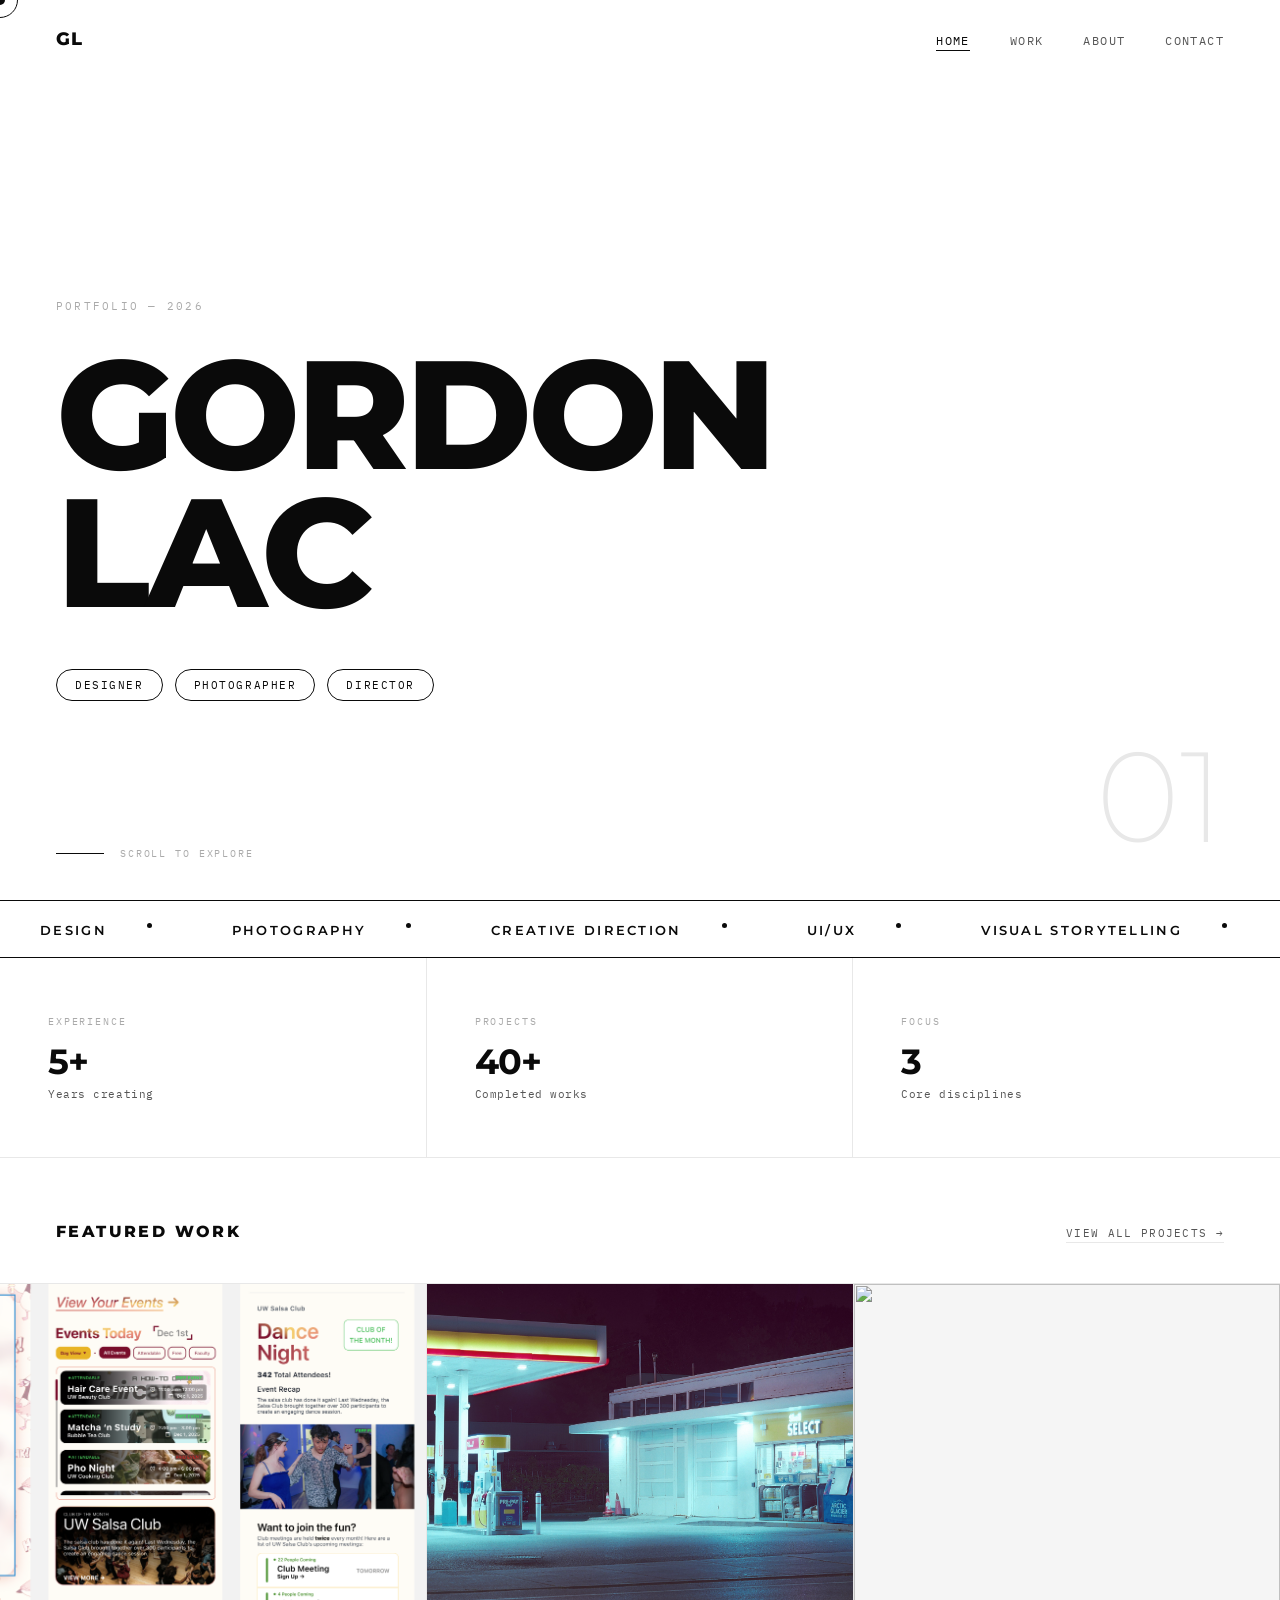
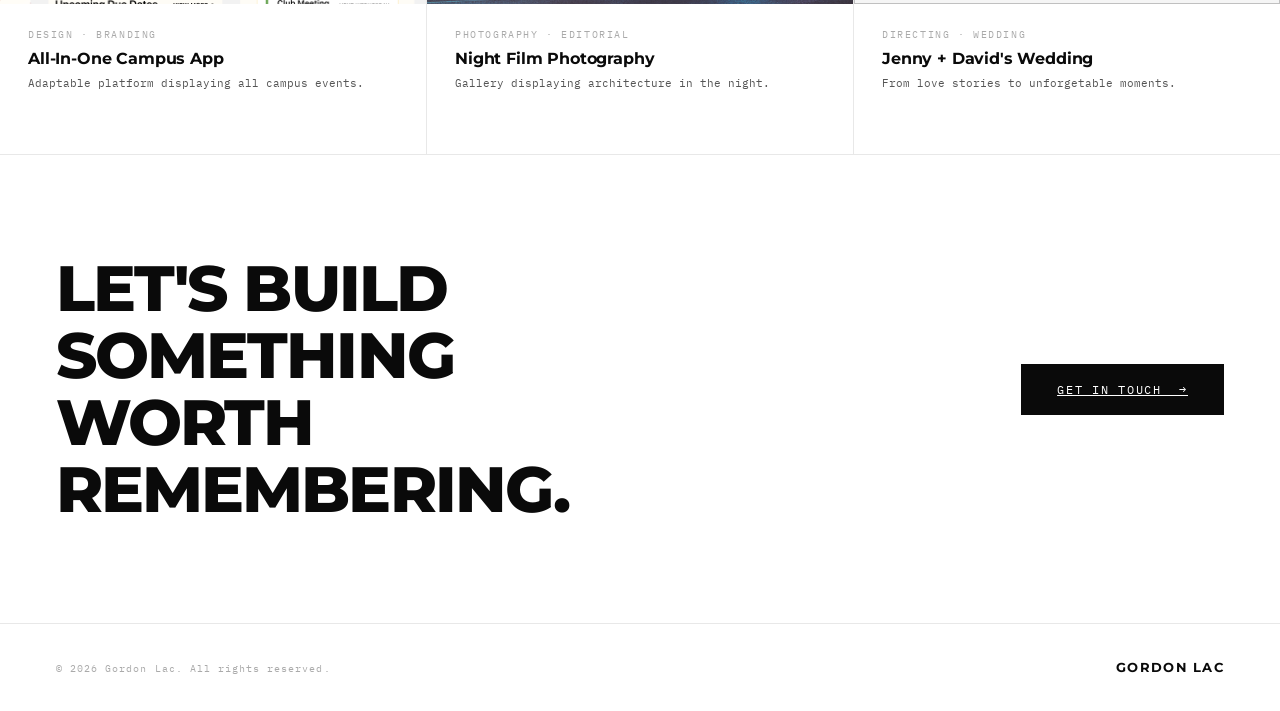
==== commit 51f01292: "Add files via upload" ====
--- a/index.html
+++ b/index.html
@@ -50,17 +50,13 @@
       <div class="marquee-inner">
         <span class="marquee-item">Design</span><span class="marquee-dot"></span>
         <span class="marquee-item">Photography</span><span class="marquee-dot"></span>
-        <span class="marquee-item">Programming</span><span class="marquee-dot"></span>
         <span class="marquee-item">Creative Direction</span><span class="marquee-dot"></span>
         <span class="marquee-item">UI/UX</span><span class="marquee-dot"></span>
-        <span class="marquee-item">Web Development</span><span class="marquee-dot"></span>
         <span class="marquee-item">Visual Storytelling</span><span class="marquee-dot"></span>
         <span class="marquee-item">Design</span><span class="marquee-dot"></span>
         <span class="marquee-item">Photography</span><span class="marquee-dot"></span>
-        <span class="marquee-item">Programming</span><span class="marquee-dot"></span>
         <span class="marquee-item">Creative Direction</span><span class="marquee-dot"></span>
         <span class="marquee-item">UI/UX</span><span class="marquee-dot"></span>
-        <span class="marquee-item">Web Development</span><span class="marquee-dot"></span>
         <span class="marquee-item">Visual Storytelling</span><span class="marquee-dot"></span>
       </div>
     </div>
@@ -97,7 +93,7 @@
         <div class="project-card-info">
           <p class="project-card-cat">Design · Branding</p>
           <h3 class="project-card-title">All-In-One Campus App</h3>
-          <p class="project-card-desc">Full identity system for a minimalist lifestyle label.</p>
+          <p class="project-card-desc">Adaptable platform displaying all campus events.</p>
           <span class="project-card-arrow">View case study →</span>
         </div>
       </div>
@@ -109,7 +105,7 @@
         <div class="project-card-info">
           <p class="project-card-cat">Photography · Editorial</p>
           <h3 class="project-card-title">Night Film Photography</h3>
-          <p class="project-card-desc">30-image editorial exploring architectural negative space.</p>
+          <p class="project-card-desc">Gallery displaying architecture in the night.</p>
           <span class="project-card-arrow">View case study →</span>
         </div>
       </div>
@@ -121,7 +117,7 @@
         <div class="project-card-info">
           <p class="project-card-cat">Directing · Wedding</p>
           <h3 class="project-card-title">Jenny + David's Wedding</h3>
-          <p class="project-card-desc">Data visualisation interface built in React + D3.</p>
+          <p class="project-card-desc">From love stories to unforgetable moments.</p>
           <span class="project-card-arrow">View case study →</span>
         </div>
       </div>
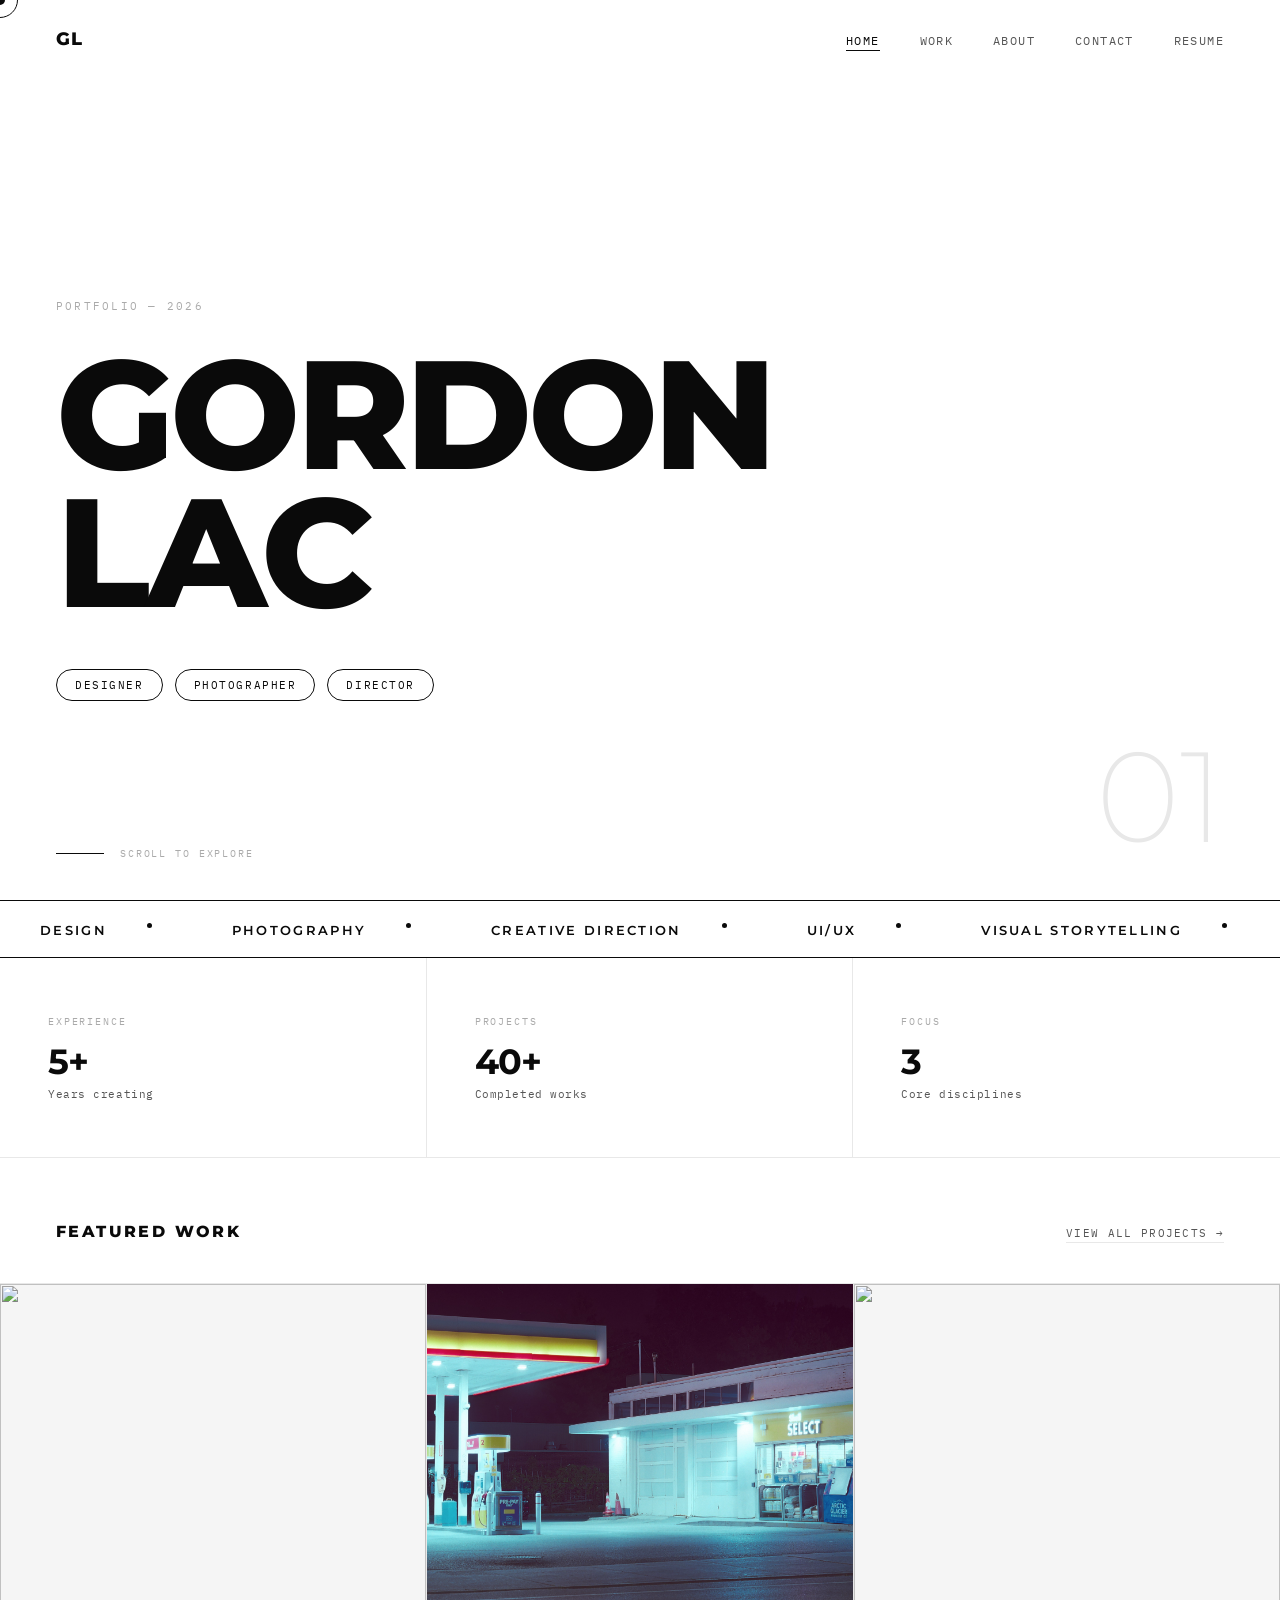
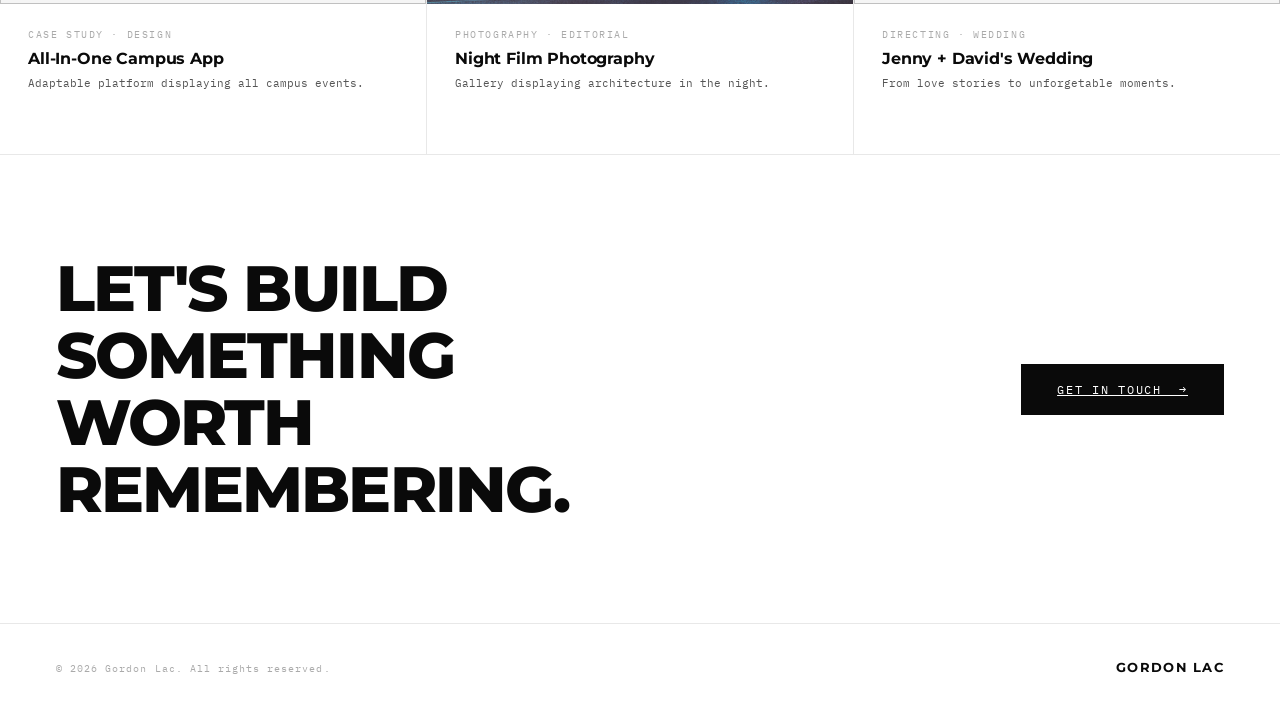
==== commit 4816645f: "Add files via upload" ====
--- a/index.html
+++ b/index.html
@@ -22,6 +22,7 @@
       <li><a href="work.html">Work</a></li>
       <li><a href="about.html">About</a></li>
       <li><a href="contact.html">Contact</a></li>
+      <li><a href="RESUMELINKDRIVEHERE_-------------">Resume</a></li>
     </ul>
   </nav>
 
@@ -88,10 +89,10 @@
       <!-- Card 1 — Brand Identity -->
       <div class="project-card reveal" onclick="window.location='case-study.html?case=brand-identity'" style="cursor:none;">
         <div class="project-card-img">
-          <img src="figma_cover.png">
+          <img src="figma_mockup.png">
         </div>
         <div class="project-card-info">
-          <p class="project-card-cat">Design · Branding</p>
+          <p class="project-card-cat">Case Study · Design</p>
           <h3 class="project-card-title">All-In-One Campus App</h3>
           <p class="project-card-desc">Adaptable platform displaying all campus events.</p>
           <span class="project-card-arrow">View case study →</span>
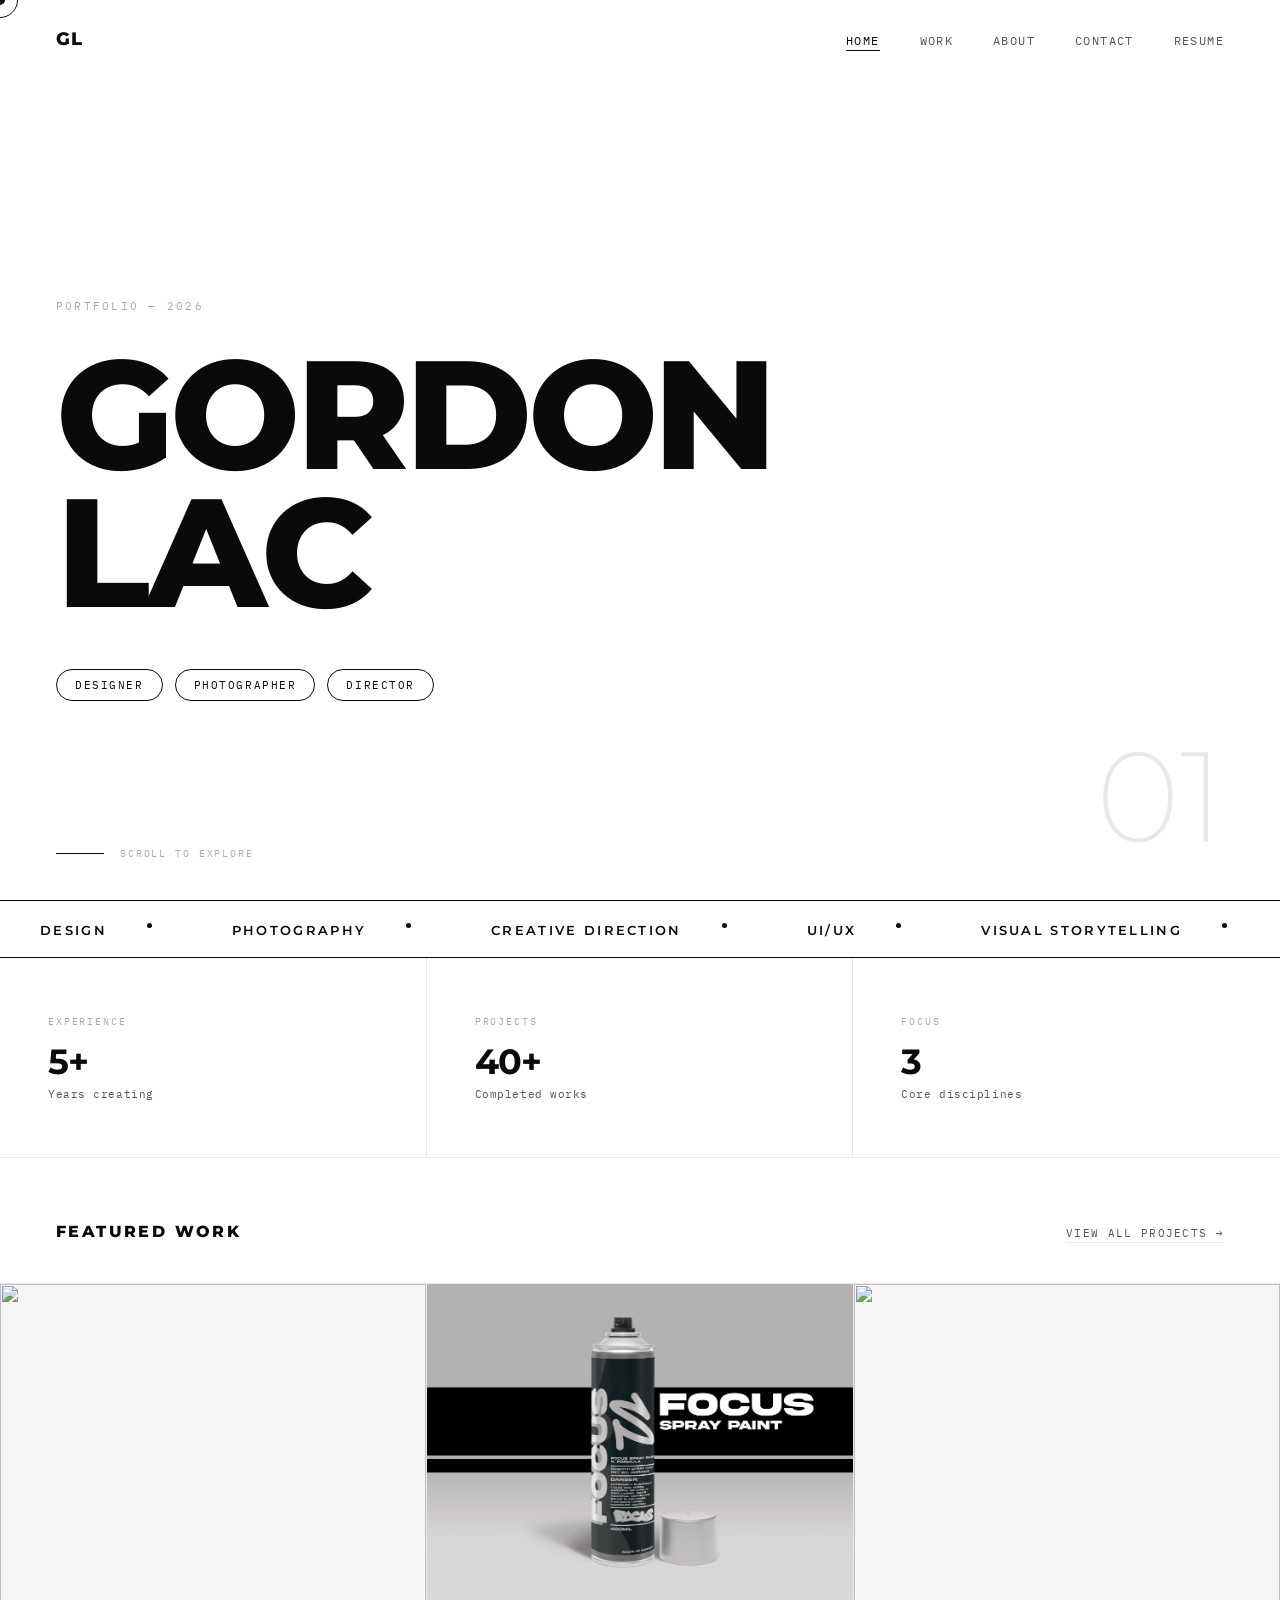
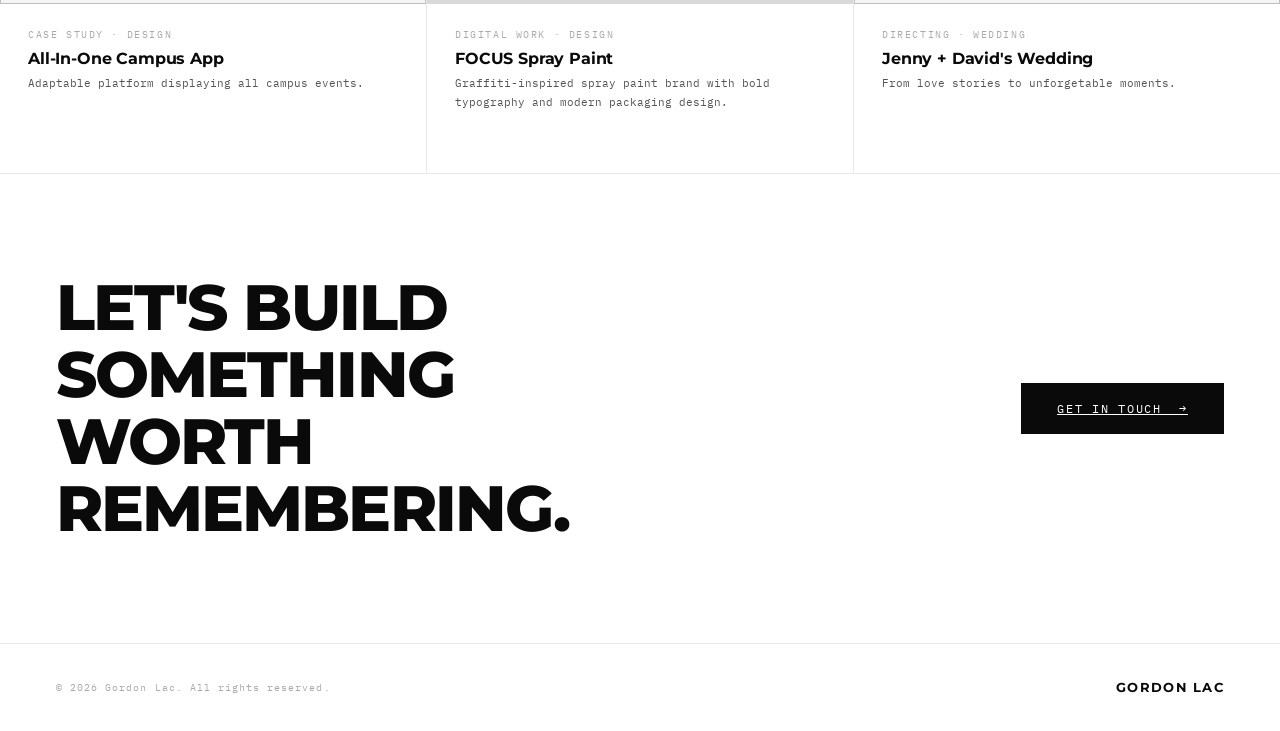
==== commit 66352210: "Add files via upload" ====
--- a/index.html
+++ b/index.html
@@ -22,7 +22,7 @@
       <li><a href="work.html">Work</a></li>
       <li><a href="about.html">About</a></li>
       <li><a href="contact.html">Contact</a></li>
-      <li><a href="RESUMELINKDRIVEHERE_-------------">Resume</a></li>
+      <li><a href="https://drive.google.com/file/d/1MKEJlnjtMEWlnv_VIeZGkt-qrC63POah/view?usp=sharing" target="_blank">Resume</a></li>
     </ul>
   </nav>
 
@@ -99,15 +99,15 @@
         </div>
       </div>
       <!-- Card 2 — Photo Series -->
-      <div class="project-card reveal" onclick="window.location='case-study.html?case=photo-series'" style="cursor:none;">
+      <div class="project-card reveal" onclick="window.location='case-study.html?case=editorial-layout'" style="cursor:none;">
         <div class="project-card-img">
-          <img src="featuredPhoto.jpg" alt="Night Film Photography">
+          <img src="spraypaint_mockup.png" alt="FOCUS Spray Paint">
         </div>
         <div class="project-card-info">
-          <p class="project-card-cat">Photography · Editorial</p>
-          <h3 class="project-card-title">Night Film Photography</h3>
-          <p class="project-card-desc">Gallery displaying architecture in the night.</p>
-          <span class="project-card-arrow">View case study →</span>
+          <p class="project-card-cat">Digital Work · Design</p>
+          <h3 class="project-card-title">FOCUS Spray Paint</h3>
+          <p class="project-card-desc">Graffiti-inspired spray paint brand with bold typography and modern packaging design.</p>
+          <span class="project-card-arrow">View Design Work →</span>
         </div>
       </div>
       <!-- Card 3 — Web App -->
@@ -119,7 +119,7 @@
           <p class="project-card-cat">Directing · Wedding</p>
           <h3 class="project-card-title">Jenny + David's Wedding</h3>
           <p class="project-card-desc">From love stories to unforgetable moments.</p>
-          <span class="project-card-arrow">View case study →</span>
+          <span class="project-card-arrow">View Wedding →</span>
         </div>
       </div>
     </div>
